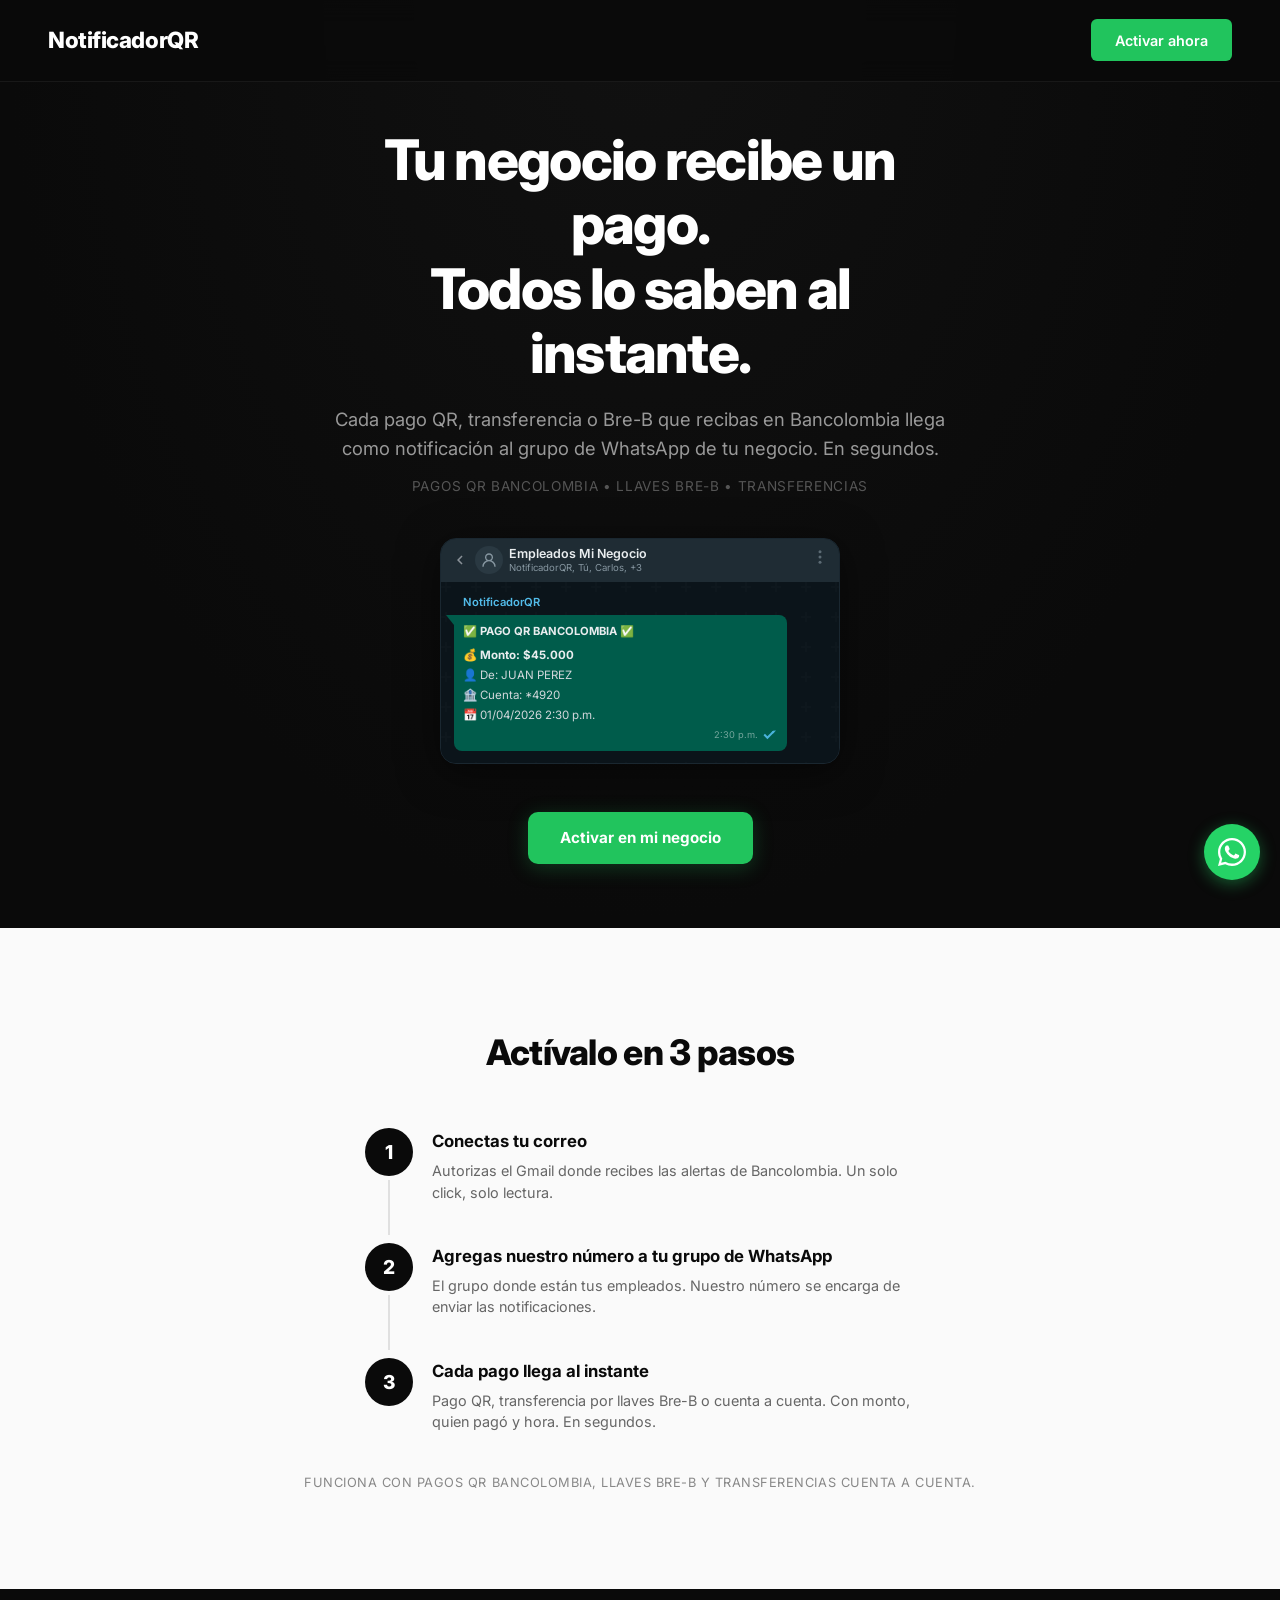
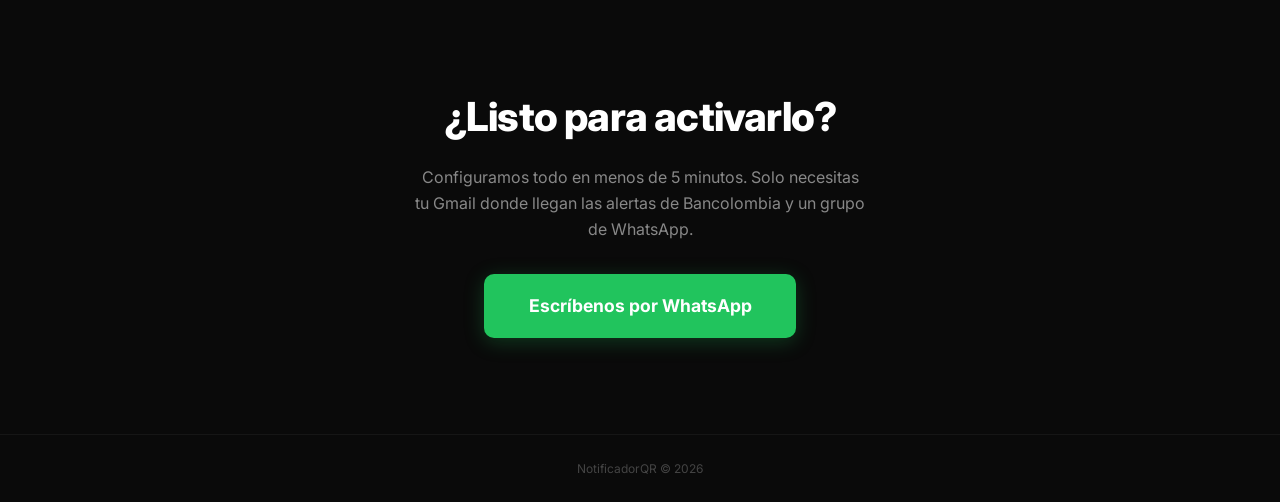
==== index.html @ 94c9db6e "Fix CTA text: Gmail instead of correo de Bancolombia" ====
<!DOCTYPE html>
<html lang="es">
<head>
    <meta charset="UTF-8">
    <meta name="viewport" content="width=device-width, initial-scale=1.0">
    <title>NotificadorQR — Recibe alertas de pagos QR Bancolombia en WhatsApp al instante</title>
    <meta name="description" content="Notificador de pagos QR Bancolombia por WhatsApp. Alertas instantáneas de pagos QR, Bre-B y transferencias para tu negocio. Sin hardware, sin apps.">
    <meta name="keywords" content="notificador QR, pagos QR Bancolombia, alertas WhatsApp, Bre-B, notificaciones pago, negocio Colombia, transferencias Bancolombia">
    <meta property="og:title" content="NotificadorQR — Alertas de pagos QR en WhatsApp">
    <meta property="og:description" content="Tus empleados saben al instante cuando llega un pago. Pagos QR, Bre-B y transferencias Bancolombia directo a WhatsApp.">
    <meta property="og:type" content="website">
    <link rel="preconnect" href="https://fonts.googleapis.com">
    <link rel="preconnect" href="https://fonts.gstatic.com" crossorigin>
    <link href="https://fonts.googleapis.com/css2?family=Inter:wght@400;600;800&display=swap" rel="stylesheet">
    <link rel="stylesheet" href="style.css">
</head>
<body>

    <!-- Nav -->
    <nav>
        <div class="nav-inner">
            <div class="logo">NotificadorQR</div>
            <a href="#contacto" class="nav-btn">Activar ahora</a>
        </div>
    </nav>

    <!-- Hero -->
    <section class="hero">
        <div class="hero-content">
            <h1>Tu negocio recibe un pago.<br>Todos lo saben al instante.</h1>
            <p class="hero-subtitle">Cada pago QR, transferencia o Bre-B que recibas en Bancolombia llega como notificación al grupo de WhatsApp de tu negocio. En segundos.</p>
            <p class="hero-compatible">Pagos QR Bancolombia &bull; Llaves Bre-B &bull; Transferencias</p>

            <!-- WhatsApp mockup -->
            <div class="mockup">
                <div class="mockup-header">
                    <div class="mockup-header-left">
                        <svg class="mockup-back" viewBox="0 0 24 24" width="18" height="18" fill="#d1d5db"><path d="M15.41 7.41L14 6l-6 6 6 6 1.41-1.41L10.83 12z"/></svg>
                        <div class="mockup-avatar">
                            <svg viewBox="0 0 24 24" width="16" height="16" fill="#8696a0"><path d="M15.71 12.71a6 6 0 10-7.42 0A10 10 0 002 22h2a8 8 0 0116 0h2a10 10 0 00-6.29-9.29zM12 12a4 4 0 110-8 4 4 0 010 8z"/></svg>
                        </div>
                        <div class="mockup-header-info">
                            <span class="mockup-name">Empleados Mi Negocio</span>
                            <span class="mockup-members">NotificadorQR, Tú, Carlos, +3</span>
                        </div>
                    </div>
                    <div class="mockup-header-right">
                        <svg viewBox="0 0 24 24" width="18" height="18" fill="#8696a0"><circle cx="12" cy="5" r="2"/><circle cx="12" cy="12" r="2"/><circle cx="12" cy="19" r="2"/></svg>
                    </div>
                </div>
                <div class="mockup-chat">
                    <div class="mockup-contact-name">NotificadorQR</div>
                    <div class="mockup-bubble">
                        <div class="mockup-bubble-tail"></div>
                        <div class="mockup-title">✅ PAGO QR BANCOLOMBIA ✅</div>
                        <div class="mockup-row">💰 <strong>Monto: $45.000</strong></div>
                        <div class="mockup-row">👤 De: JUAN PEREZ</div>
                        <div class="mockup-row">🏦 Cuenta: *4920</div>
                        <div class="mockup-row">📅 01/04/2026 2:30 p.m.</div>
                        <div class="mockup-meta">
                            <span class="mockup-time">2:30 p.m.</span>
                            <svg class="mockup-check" viewBox="0 0 16 11" width="16" height="11"><path d="M11.07.66L5.4 6.33 2.93 3.85 1.51 5.27l3.89 3.89 7.07-7.07L11.07.66z" fill="#53bdeb"/><path d="M7.07.66L5.4 2.33l1.41 1.42 3.18-3.18L7.07.66z" fill="#53bdeb" transform="translate(4,0)"/></svg>
                        </div>
                    </div>
                </div>
            </div>

            <a href="#contacto" class="btn-primary">Activar en mi negocio</a>
        </div>
    </section>

    <!-- Cómo funciona -->
    <section class="steps-section" id="como-funciona">
        <h2 class="fade-in">Actívalo en 3 pasos</h2>

        <div class="steps">
            <div class="step fade-in">
                <div class="step-number">1</div>
                <div class="step-content">
                    <h3>Conectas tu correo</h3>
                    <p>Autorizas el Gmail donde recibes las alertas de Bancolombia. Un solo click, solo lectura.</p>
                </div>
            </div>
            <div class="step fade-in">
                <div class="step-number">2</div>
                <div class="step-content">
                    <h3>Agregas nuestro número a tu grupo de WhatsApp</h3>
                    <p>El grupo donde están tus empleados. Nuestro número se encarga de enviar las notificaciones.</p>
                </div>
            </div>
            <div class="step fade-in">
                <div class="step-number">3</div>
                <div class="step-content">
                    <h3>Cada pago llega al instante</h3>
                    <p>Pago QR, transferencia por llaves Bre-B o cuenta a cuenta. Con monto, quien pagó y hora. En segundos.</p>
                </div>
            </div>
        </div>

        <p class="compatible-note fade-in">Funciona con pagos QR Bancolombia, llaves Bre-B y transferencias cuenta a cuenta.</p>
    </section>

    <!-- CTA final -->
    <section class="cta-section" id="contacto">
        <h2 class="fade-in">¿Listo para activarlo?</h2>
        <p class="fade-in">Configuramos todo en menos de 5 minutos. Solo necesitas tu Gmail donde llegan las alertas de Bancolombia y un grupo de WhatsApp.</p>
        <a href="https://wa.me/573000000000?text=Hola%2C%20quiero%20activar%20NotificadorQR%20en%20mi%20negocio" class="btn-primary btn-large fade-in" target="_blank">Escríbenos por WhatsApp</a>
    </section>

    <!-- Footer -->
    <footer>
        <p>NotificadorQR &copy; 2026</p>
    </footer>

    <!-- WhatsApp floating button -->
    <a href="https://wa.me/573000000000?text=Hola%2C%20quiero%20activar%20NotificadorQR%20en%20mi%20negocio" class="whatsapp-float" target="_blank" aria-label="Contactar por WhatsApp">
        <svg viewBox="0 0 32 32" width="28" height="28" fill="#fff"><path d="M16.004 0C7.165 0 .002 7.159.002 15.995c0 2.817.736 5.567 2.137 7.998L.014 32l8.207-2.108a15.94 15.94 0 007.783 1.986C24.843 31.878 32 24.719 32 15.883 32 7.159 24.843 0 16.004 0zm0 29.285a13.3 13.3 0 01-6.988-1.975l-.502-.296-4.867 1.25 1.296-4.727-.326-.518A13.22 13.22 0 012.6 15.995c0-7.387 6.017-13.4 13.404-13.4 7.387 0 13.404 6.013 13.404 13.4 0 7.387-6.017 13.29-13.404 13.29zm7.347-10.032c-.402-.2-2.38-1.174-2.75-1.308-.37-.134-.638-.2-.907.2-.268.402-1.04 1.308-1.276 1.576-.235.268-.47.302-.872.1-.402-.2-1.698-.625-3.233-1.993-1.195-1.065-2.002-2.38-2.237-2.782-.235-.402-.025-.62.177-.82.181-.18.402-.468.603-.703.2-.235.268-.402.402-.67.134-.268.067-.502-.034-.703-.1-.2-.907-2.184-1.242-2.99-.326-.785-.658-.678-.907-.69-.235-.012-.502-.015-.77-.015s-.703.1-1.072.502c-.37.402-1.41 1.376-1.41 3.358s1.444 3.895 1.645 4.163c.2.268 2.84 4.335 6.882 6.079.96.415 1.712.663 2.296.849.965.307 1.843.263 2.537.16.774-.116 2.38-.973 2.716-1.912.335-.94.335-1.745.235-1.912-.1-.168-.37-.268-.77-.47z"/></svg>
    </a>

    <script src="script.js"></script>
</body>
</html>
---- style.css ----
* {
    margin: 0;
    padding: 0;
    box-sizing: border-box;
}

body {
    font-family: 'Inter', -apple-system, BlinkMacSystemFont, sans-serif;
    color: #ffffff;
    line-height: 1.6;
    background: #0a0a0a;
    -webkit-font-smoothing: antialiased;
}

/* ========== NAV ========== */
nav {
    position: fixed;
    top: 0;
    left: 0;
    right: 0;
    padding: 0.6rem 1.5rem;
    z-index: 100;
    background: rgba(10, 10, 10, 0.85);
    backdrop-filter: blur(12px);
    -webkit-backdrop-filter: blur(12px);
    border-bottom: 1px solid rgba(255, 255, 255, 0.06);
}

.nav-inner {
    max-width: 1200px;
    margin: 0 auto;
    display: flex;
    justify-content: space-between;
    align-items: center;
}

.logo {
    font-size: 0.95rem;
    font-weight: 800;
    color: #ffffff;
    letter-spacing: -0.02em;
}

.nav-btn {
    background: hsl(142, 71%, 45%);
    color: #fff;
    padding: 0.35rem 1rem;
    border-radius: 6px;
    text-decoration: none;
    font-weight: 600;
    font-size: 0.75rem;
    transition: background 0.3s, transform 0.2s;
}

.nav-btn:hover {
    background: hsl(142, 71%, 38%);
    transform: translateY(-1px);
}

/* ========== HERO ========== */
.hero {
    min-height: 100vh;
    display: flex;
    align-items: center;
    justify-content: center;
    padding: 6rem 1.5rem 3rem;
    background: radial-gradient(ellipse at top, #111 0%, #0a0a0a 70%);
}

.hero-content {
    max-width: 540px;
    text-align: center;
}

.hero h1 {
    font-size: 2.2rem;
    font-weight: 800;
    line-height: 1.15;
    letter-spacing: -0.03em;
    margin-bottom: 1.2rem;
}

.hero-subtitle {
    font-size: 1rem;
    color: #999;
    margin-bottom: 0.8rem;
    line-height: 1.6;
}

.hero-compatible {
    font-size: 0.8rem;
    color: #555;
    margin-bottom: 2.5rem;
    letter-spacing: 0.05em;
    text-transform: uppercase;
}

/* ========== WHATSAPP MOCKUP ========== */
.mockup {
    background: #0b141a;
    border-radius: 16px;
    border: 1px solid #1a2730;
    overflow: hidden;
    margin-bottom: 2.5rem;
    text-align: left;
    box-shadow: 0 8px 40px rgba(0, 0, 0, 0.5);
    max-width: 360px;
    margin-left: auto;
    margin-right: auto;
}

.mockup-header {
    background: #1f2c34;
    padding: 0.45rem 0.6rem;
    display: flex;
    align-items: center;
    justify-content: space-between;
}

.mockup-header-left {
    display: flex;
    align-items: center;
    gap: 0.4rem;
}

.mockup-back {
    opacity: 0.6;
}

.mockup-header-right {
    opacity: 0.6;
}

.mockup-avatar {
    width: 28px;
    height: 28px;
    min-width: 28px;
    border-radius: 50%;
    background: #2a3942;
    display: flex;
    align-items: center;
    justify-content: center;
}

.mockup-header-info {
    display: flex;
    flex-direction: column;
    line-height: 1.2;
}

.mockup-name {
    font-size: 0.78rem;
    font-weight: 600;
    color: #e9edef;
}

.mockup-members {
    font-size: 0.6rem;
    color: #8696a0;
}

.mockup-chat {
    padding: 0.8rem 0.6rem;
    background: #0b141a;
    background-image: url("data:image/svg+xml,%3Csvg width='60' height='60' viewBox='0 0 60 60' xmlns='http://www.w3.org/2000/svg'%3E%3Cg fill='none' fill-rule='evenodd'%3E%3Cg fill='%23111b21' fill-opacity='0.4'%3E%3Cpath d='M36 34v-4h-2v4h-4v2h4v4h2v-4h4v-2h-4zm0-30V0h-2v4h-4v2h4v4h2V6h4V4h-4zM6 34v-4H4v4H0v2h4v4h2v-4h4v-2H6zM6 4V0H4v4H0v2h4v4h2V6h4V4H6z'/%3E%3C/g%3E%3C/g%3E%3C/svg%3E");
    min-height: 120px;
}

.mockup-contact-name {
    font-size: 0.7rem;
    font-weight: 600;
    color: #53bdeb;
    margin-left: 0.8rem;
    margin-bottom: 0.2rem;
}

.mockup-bubble {
    background: #005c4b;
    border-radius: 0 8px 8px 8px;
    padding: 0.5rem 0.6rem;
    max-width: 88%;
    position: relative;
    color: #e9edef;
    margin-left: 0.2rem;
}

.mockup-bubble-tail {
    position: absolute;
    top: 0;
    left: -8px;
    width: 0;
    height: 0;
    border-top: 0px solid transparent;
    border-bottom: 10px solid transparent;
    border-right: 8px solid #005c4b;
}

.mockup-title {
    font-size: 0.7rem;
    font-weight: 700;
    color: #e9edef;
    margin-bottom: 0.3rem;
}

.mockup-row {
    font-size: 0.72rem;
    margin-bottom: 0.1rem;
    color: #d1d7db;
}

.mockup-row strong {
    color: #e9edef;
}

.mockup-meta {
    display: flex;
    align-items: center;
    justify-content: flex-end;
    gap: 0.25rem;
    margin-top: 0.2rem;
}

.mockup-time {
    font-size: 0.58rem;
    color: rgba(255, 255, 255, 0.45);
}

.mockup-check {
    opacity: 0.9;
}

/* ========== BUTTONS ========== */
.btn-primary {
    display: inline-block;
    background: hsl(142, 71%, 45%);
    color: #fff;
    padding: 0.85rem 2rem;
    border-radius: 10px;
    text-decoration: none;
    font-weight: 700;
    font-size: 0.95rem;
    transition: background 0.3s, transform 0.2s, box-shadow 0.3s;
    box-shadow: 0 4px 20px hsla(142, 71%, 45%, 0.25);
}

.btn-primary:hover {
    background: hsl(142, 71%, 38%);
    transform: translateY(-2px);
    box-shadow: 0 6px 28px hsla(142, 71%, 45%, 0.35);
}

.btn-large {
    padding: 1.1rem 2.8rem;
    font-size: 1.1rem;
}

/* ========== STEPS SECTION ========== */
.steps-section {
    background: #fafafa;
    color: #1a1a1a;
    padding: 5rem 1.5rem;
    text-align: center;
}

.steps-section h2 {
    font-size: 1.8rem;
    font-weight: 800;
    letter-spacing: -0.02em;
    margin-bottom: 3rem;
    color: #0a0a0a;
}

.steps {
    max-width: 500px;
    margin: 0 auto;
    text-align: left;
}

.step {
    display: flex;
    gap: 1.2rem;
    margin-bottom: 2.5rem;
    position: relative;
}

.step:not(:last-child)::after {
    content: '';
    position: absolute;
    left: 23px;
    top: 52px;
    width: 2px;
    height: calc(100% - 20px);
    background: #e0e0e0;
}

.step-number {
    width: 48px;
    height: 48px;
    min-width: 48px;
    border-radius: 50%;
    background: #0a0a0a;
    color: #fff;
    display: flex;
    align-items: center;
    justify-content: center;
    font-size: 1.2rem;
    font-weight: 800;
    position: relative;
    z-index: 1;
}

.step-content h3 {
    font-size: 1.05rem;
    font-weight: 700;
    margin-bottom: 0.3rem;
    color: #0a0a0a;
}

.step-content p {
    font-size: 0.9rem;
    color: #666;
    line-height: 1.5;
}

.compatible-note {
    margin-top: 1rem;
    font-size: 0.8rem;
    color: #888;
    text-transform: uppercase;
    letter-spacing: 0.04em;
}

/* ========== CTA SECTION ========== */
.cta-section {
    background: #0a0a0a;
    color: #fff;
    padding: 5rem 1.5rem;
    text-align: center;
}

.cta-section h2 {
    font-size: 2rem;
    font-weight: 800;
    letter-spacing: -0.02em;
    margin-bottom: 1rem;
}

.cta-section p {
    color: #888;
    font-size: 1rem;
    max-width: 450px;
    margin: 0 auto 2rem;
}

/* ========== FOOTER ========== */
footer {
    background: #0a0a0a;
    text-align: center;
    padding: 1.5rem;
    border-top: 1px solid #161616;
}

footer p {
    color: #444;
    font-size: 0.75rem;
}

/* ========== WHATSAPP FLOAT ========== */
.whatsapp-float {
    position: fixed;
    bottom: 20px;
    right: 20px;
    width: 56px;
    height: 56px;
    background: #25d366;
    border-radius: 50%;
    display: flex;
    align-items: center;
    justify-content: center;
    box-shadow: 0 4px 16px rgba(37, 211, 102, 0.4);
    transition: transform 0.3s, box-shadow 0.3s;
    z-index: 1000;
}

.whatsapp-float:hover {
    transform: scale(1.1);
    box-shadow: 0 6px 24px rgba(37, 211, 102, 0.5);
}

/* ========== ANIMATIONS ========== */
.fade-in {
    opacity: 0;
    transform: translateY(20px);
    transition: opacity 0.6s ease, transform 0.6s ease;
}

.fade-in.visible {
    opacity: 1;
    transform: translateY(0);
}

/* ========== RESPONSIVE (DESKTOP) ========== */
@media (min-width: 768px) {
    nav {
        padding: 1.2rem 3rem;
    }

    .logo {
        font-size: 1.4rem;
    }

    .nav-btn {
        font-size: 0.9rem;
        padding: 0.6rem 1.5rem;
    }

    .hero {
        padding: 8rem 2rem 4rem;
    }

    .hero-content {
        max-width: 620px;
    }

    .hero h1 {
        font-size: 3.5rem;
    }

    .hero-subtitle {
        font-size: 1.15rem;
    }

    .hero-compatible {
        font-size: 0.85rem;
    }

    .mockup {
        max-width: 400px;
        margin-left: auto;
        margin-right: auto;
        margin-bottom: 3rem;
    }

    .steps-section {
        padding: 6rem 2rem;
    }

    .steps-section h2 {
        font-size: 2.2rem;
    }

    .steps {
        max-width: 550px;
    }

    .cta-section {
        padding: 6rem 2rem;
    }

    .cta-section h2 {
        font-size: 2.5rem;
    }
}
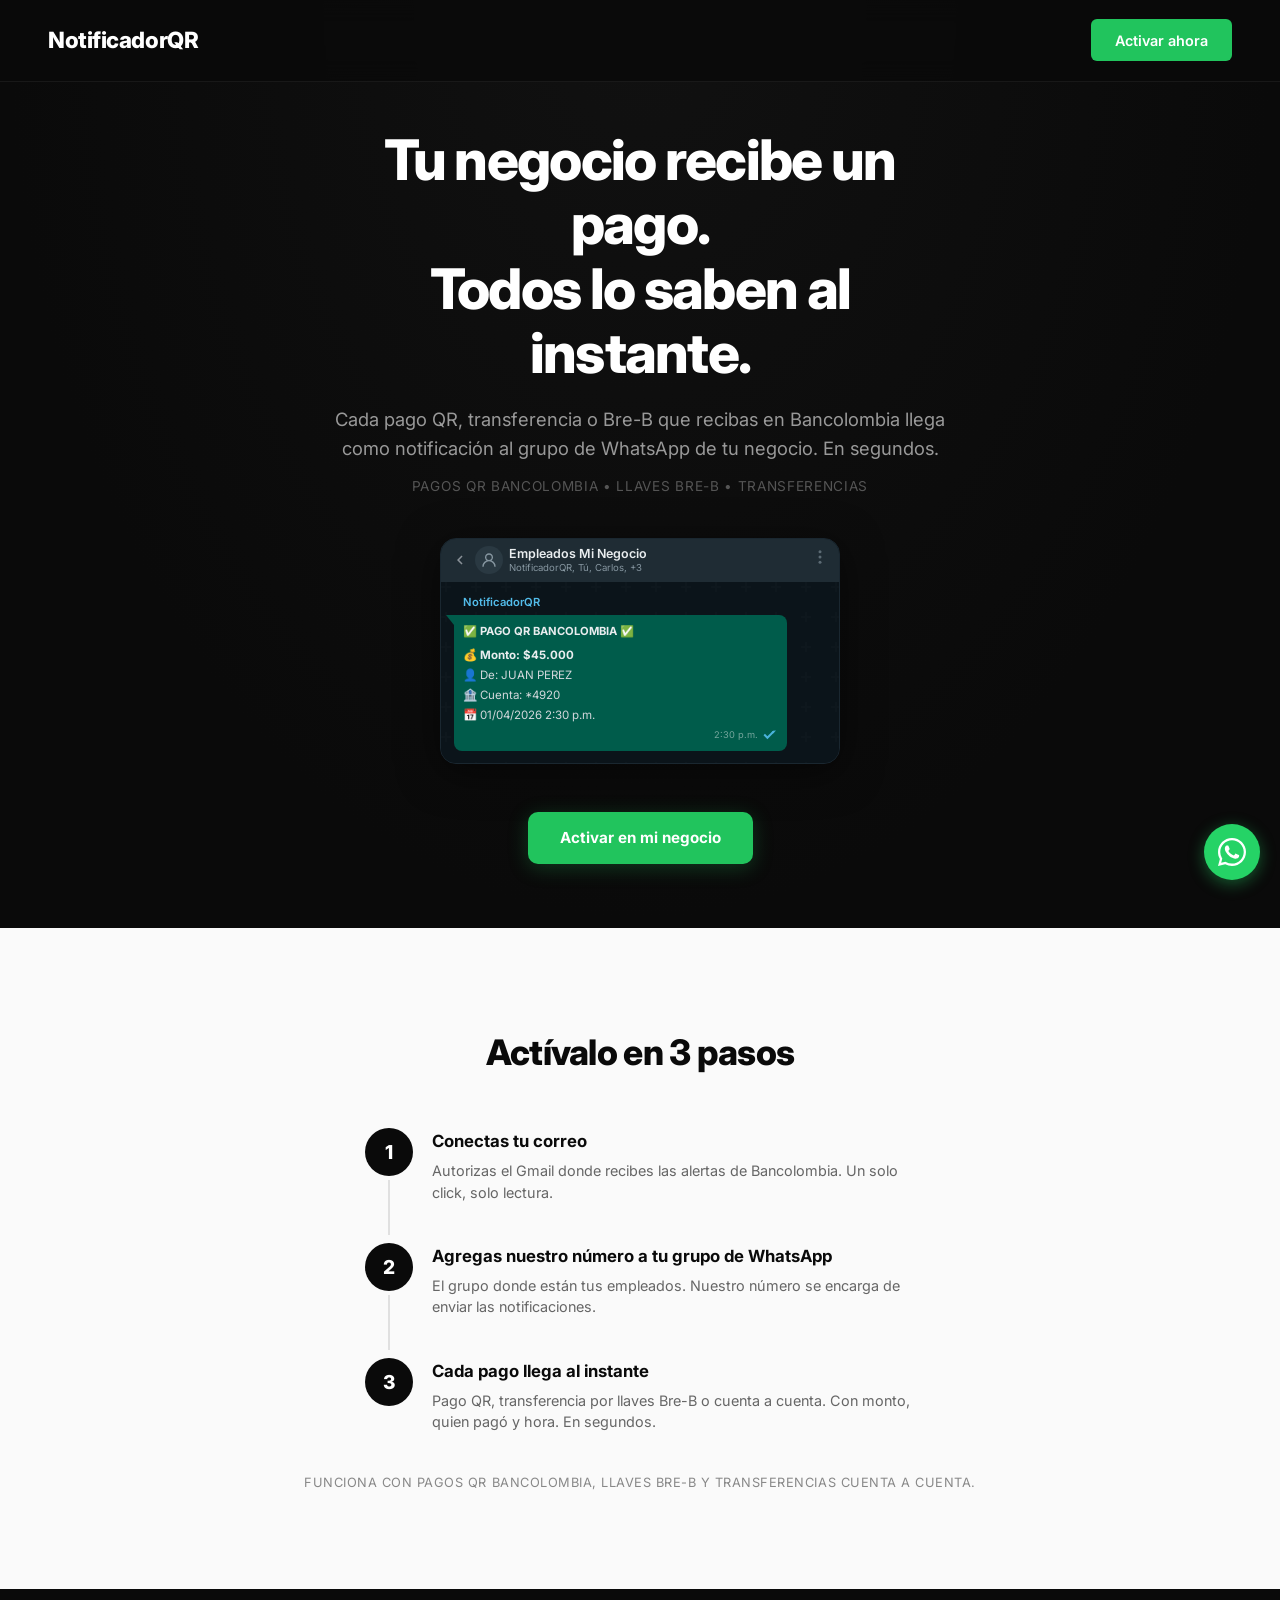
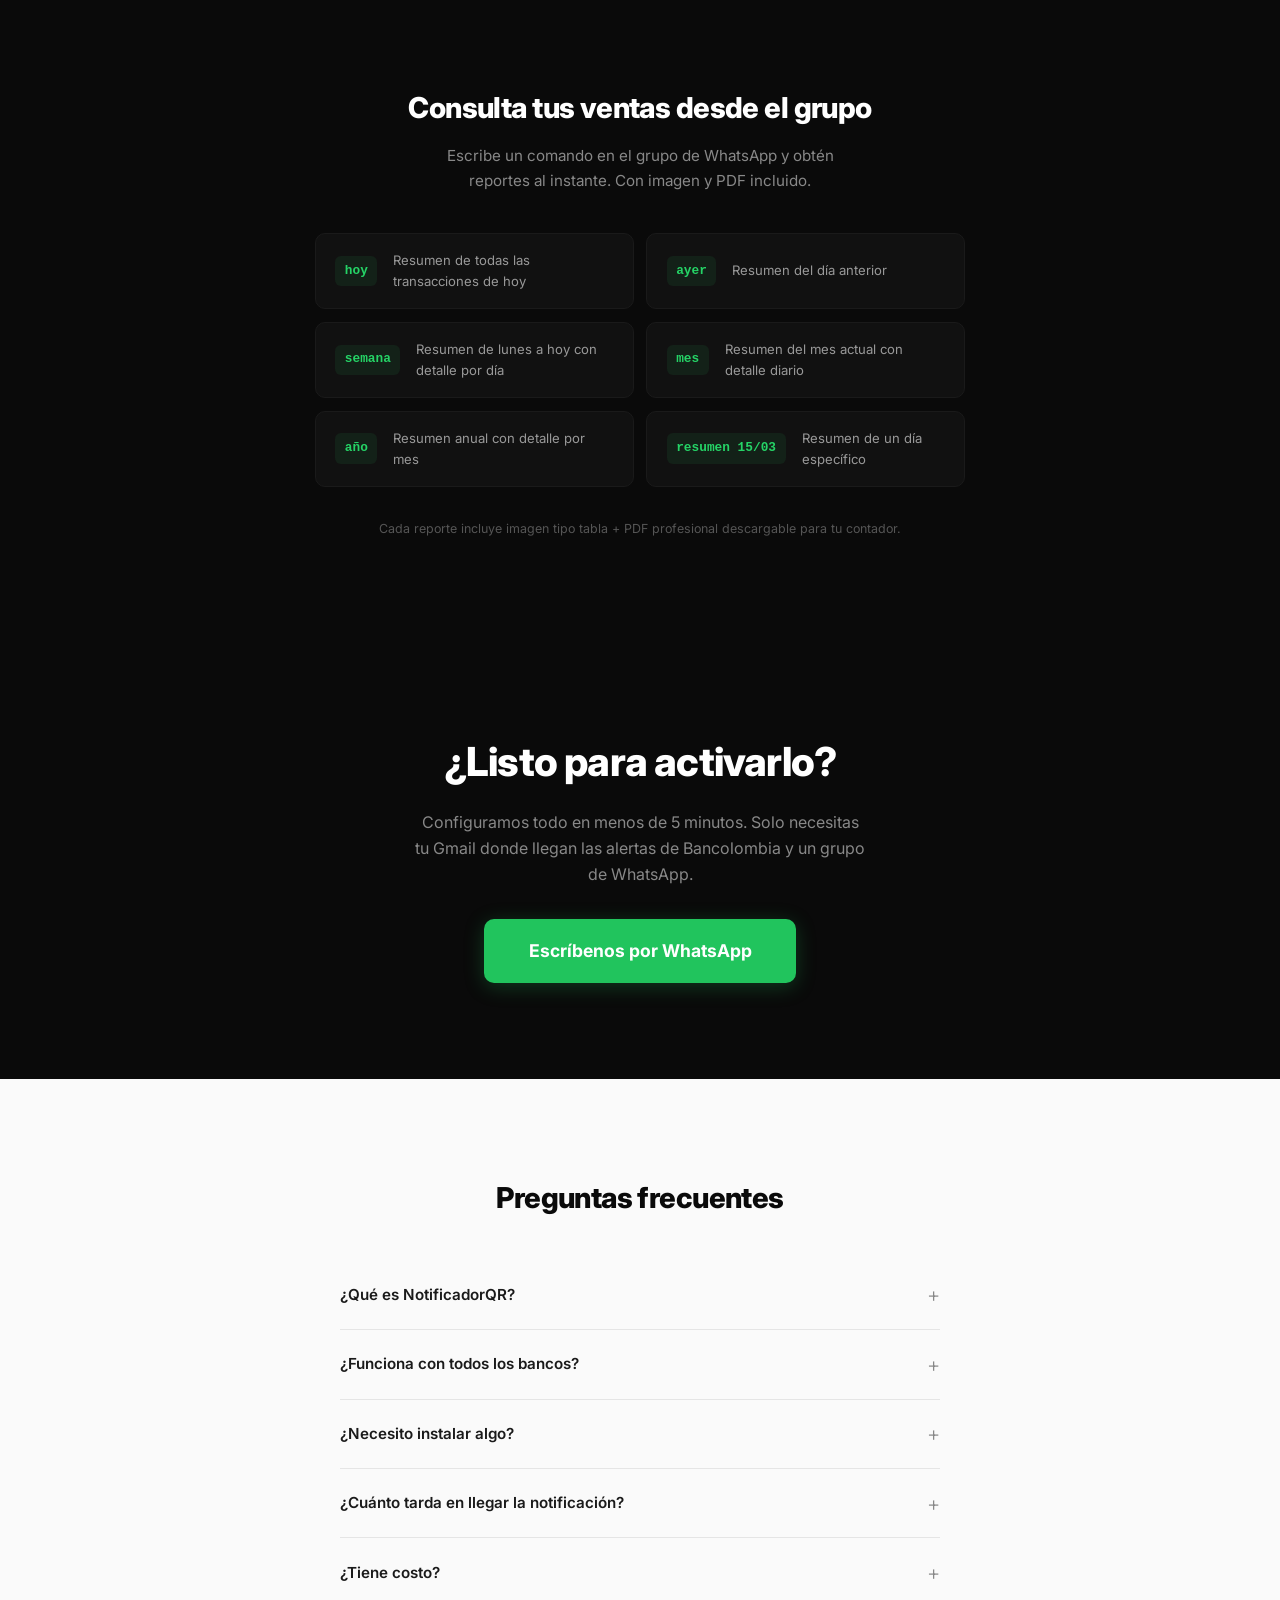
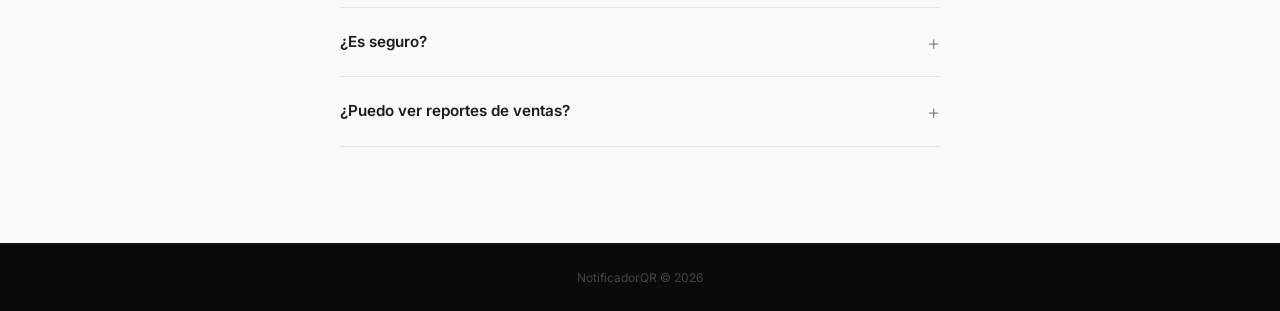
==== commit 4d58d8b8: "Add commands section, FAQ with schema markup, fix pricing to free" ====
--- a/index.html
+++ b/index.html
@@ -100,6 +100,41 @@
         <p class="compatible-note fade-in">Funciona con pagos QR Bancolombia, llaves Bre-B y transferencias cuenta a cuenta.</p>
     </section>
 
+    <!-- Comandos / Features -->
+    <section class="commands-section" id="funciones">
+        <h2 class="fade-in">Consulta tus ventas desde el grupo</h2>
+        <p class="commands-intro fade-in">Escribe un comando en el grupo de WhatsApp y obtén reportes al instante. Con imagen y PDF incluido.</p>
+
+        <div class="commands-grid">
+            <div class="command-card fade-in">
+                <span class="command-name">hoy</span>
+                <p>Resumen de todas las transacciones de hoy</p>
+            </div>
+            <div class="command-card fade-in">
+                <span class="command-name">ayer</span>
+                <p>Resumen del día anterior</p>
+            </div>
+            <div class="command-card fade-in">
+                <span class="command-name">semana</span>
+                <p>Resumen de lunes a hoy con detalle por día</p>
+            </div>
+            <div class="command-card fade-in">
+                <span class="command-name">mes</span>
+                <p>Resumen del mes actual con detalle diario</p>
+            </div>
+            <div class="command-card fade-in">
+                <span class="command-name">año</span>
+                <p>Resumen anual con detalle por mes</p>
+            </div>
+            <div class="command-card fade-in">
+                <span class="command-name">resumen 15/03</span>
+                <p>Resumen de un día específico</p>
+            </div>
+        </div>
+
+        <p class="commands-note fade-in">Cada reporte incluye imagen tipo tabla + PDF profesional descargable para tu contador.</p>
+    </section>
+
     <!-- CTA final -->
     <section class="cta-section" id="contacto">
         <h2 class="fade-in">¿Listo para activarlo?</h2>
@@ -107,6 +142,100 @@
         <a href="https://wa.me/573000000000?text=Hola%2C%20quiero%20activar%20NotificadorQR%20en%20mi%20negocio" class="btn-primary btn-large fade-in" target="_blank">Escríbenos por WhatsApp</a>
     </section>
 
+    <!-- FAQ -->
+    <section class="faq-section" id="faq">
+        <h2 class="fade-in">Preguntas frecuentes</h2>
+
+        <div class="faq-list">
+            <details class="faq-item fade-in">
+                <summary>¿Qué es NotificadorQR?</summary>
+                <p>Es un servicio que envía una notificación al grupo de WhatsApp de tu negocio cada vez que recibes un pago QR, transferencia por llaves Bre-B o transferencia bancaria en tu cuenta Bancolombia. Tus empleados saben al instante que el pago llegó.</p>
+            </details>
+            <details class="faq-item fade-in">
+                <summary>¿Funciona con todos los bancos?</summary>
+                <p>Por ahora funciona con Bancolombia: pagos QR, transferencias por llaves Bre-B y transferencias cuenta a cuenta. Estamos trabajando para agregar más bancos próximamente.</p>
+            </details>
+            <details class="faq-item fade-in">
+                <summary>¿Necesito instalar algo?</summary>
+                <p>No. Solo necesitas WhatsApp (que ya tienes) y autorizar tu correo de Gmail donde llegan las alertas de Bancolombia. No hay apps que instalar ni dispositivos que comprar.</p>
+            </details>
+            <details class="faq-item fade-in">
+                <summary>¿Cuánto tarda en llegar la notificación?</summary>
+                <p>Menos de 10 segundos desde que el cliente paga. La notificación llega al grupo de WhatsApp prácticamente al instante.</p>
+            </details>
+            <details class="faq-item fade-in">
+                <summary>¿Tiene costo?</summary>
+                <p>Por ahora es totalmente gratis. Escríbenos por WhatsApp y lo activamos en minutos.</p>
+            </details>
+            <details class="faq-item fade-in">
+                <summary>¿Es seguro?</summary>
+                <p>Sí. Solo leemos las notificaciones de pago de Bancolombia en tu correo. No tenemos acceso a tus cuentas bancarias, contraseñas ni información financiera.</p>
+            </details>
+            <details class="faq-item fade-in">
+                <summary>¿Puedo ver reportes de ventas?</summary>
+                <p>Sí. Desde el mismo grupo de WhatsApp puedes escribir comandos como "hoy", "semana" o "mes" y recibes un resumen con imagen y PDF profesional con todas las transacciones.</p>
+            </details>
+        </div>
+    </section>
+
+    <!-- Schema markup FAQ for SEO -->
+    <script type="application/ld+json">
+    {
+        "@context": "https://schema.org",
+        "@type": "FAQPage",
+        "mainEntity": [
+            {
+                "@type": "Question",
+                "name": "¿Qué es NotificadorQR?",
+                "acceptedAnswer": {
+                    "@type": "Answer",
+                    "text": "Es un servicio que envía una notificación al grupo de WhatsApp de tu negocio cada vez que recibes un pago QR, transferencia por llaves Bre-B o transferencia bancaria en tu cuenta Bancolombia."
+                }
+            },
+            {
+                "@type": "Question",
+                "name": "¿Funciona con todos los bancos?",
+                "acceptedAnswer": {
+                    "@type": "Answer",
+                    "text": "Por ahora funciona con Bancolombia: pagos QR, transferencias por llaves Bre-B y transferencias cuenta a cuenta."
+                }
+            },
+            {
+                "@type": "Question",
+                "name": "¿Necesito instalar algo?",
+                "acceptedAnswer": {
+                    "@type": "Answer",
+                    "text": "No. Solo necesitas WhatsApp y autorizar tu correo de Gmail donde llegan las alertas de Bancolombia. No hay apps que instalar ni dispositivos que comprar."
+                }
+            },
+            {
+                "@type": "Question",
+                "name": "¿Cuánto tarda en llegar la notificación?",
+                "acceptedAnswer": {
+                    "@type": "Answer",
+                    "text": "Menos de 10 segundos desde que el cliente paga."
+                }
+            },
+            {
+                "@type": "Question",
+                "name": "¿Es seguro?",
+                "acceptedAnswer": {
+                    "@type": "Answer",
+                    "text": "Sí. Solo leemos las notificaciones de pago de Bancolombia en tu correo. No tenemos acceso a tus cuentas bancarias, contraseñas ni información financiera."
+                }
+            },
+            {
+                "@type": "Question",
+                "name": "¿Puedo ver reportes de ventas?",
+                "acceptedAnswer": {
+                    "@type": "Answer",
+                    "text": "Sí. Desde el mismo grupo de WhatsApp puedes escribir comandos como hoy, semana o mes y recibes un resumen con imagen y PDF profesional."
+                }
+            }
+        ]
+    }
+    </script>
+
     <!-- Footer -->
     <footer>
         <p>NotificadorQR &copy; 2026</p>
--- a/style.css
+++ b/style.css
@@ -330,6 +330,137 @@
     letter-spacing: 0.04em;
 }
 
+/* ========== COMMANDS SECTION ========== */
+.commands-section {
+    background: #0a0a0a;
+    color: #fff;
+    padding: 5rem 1.5rem;
+    text-align: center;
+}
+
+.commands-section h2 {
+    font-size: 1.8rem;
+    font-weight: 800;
+    letter-spacing: -0.02em;
+    margin-bottom: 0.8rem;
+}
+
+.commands-intro {
+    color: #888;
+    font-size: 0.95rem;
+    max-width: 450px;
+    margin: 0 auto 2.5rem;
+}
+
+.commands-grid {
+    display: grid;
+    grid-template-columns: 1fr;
+    gap: 0.8rem;
+    max-width: 500px;
+    margin: 0 auto;
+}
+
+.command-card {
+    background: #111;
+    border: 1px solid #1a1a1a;
+    border-radius: 10px;
+    padding: 1rem 1.2rem;
+    text-align: left;
+    display: flex;
+    align-items: center;
+    gap: 1rem;
+    transition: border-color 0.3s;
+}
+
+.command-card:hover {
+    border-color: #333;
+}
+
+.command-name {
+    font-family: 'Courier New', monospace;
+    font-size: 0.8rem;
+    font-weight: 700;
+    color: #25d366;
+    background: rgba(37, 211, 102, 0.08);
+    padding: 0.3rem 0.6rem;
+    border-radius: 6px;
+    white-space: nowrap;
+    min-width: fit-content;
+}
+
+.command-card p {
+    color: #999;
+    font-size: 0.82rem;
+    margin: 0;
+}
+
+.commands-note {
+    color: #555;
+    font-size: 0.78rem;
+    margin-top: 2rem;
+}
+
+/* ========== FAQ SECTION ========== */
+.faq-section {
+    background: #fafafa;
+    color: #1a1a1a;
+    padding: 5rem 1.5rem;
+    text-align: center;
+}
+
+.faq-section h2 {
+    font-size: 1.8rem;
+    font-weight: 800;
+    letter-spacing: -0.02em;
+    margin-bottom: 2.5rem;
+    color: #0a0a0a;
+}
+
+.faq-list {
+    max-width: 600px;
+    margin: 0 auto;
+    text-align: left;
+}
+
+.faq-item {
+    border-bottom: 1px solid #e5e5e5;
+}
+
+.faq-item summary {
+    padding: 1.1rem 0;
+    font-size: 0.95rem;
+    font-weight: 600;
+    color: #1a1a1a;
+    cursor: pointer;
+    list-style: none;
+    display: flex;
+    justify-content: space-between;
+    align-items: center;
+}
+
+.faq-item summary::after {
+    content: '+';
+    font-size: 1.3rem;
+    font-weight: 300;
+    color: #888;
+    transition: transform 0.3s;
+}
+
+.faq-item[open] summary::after {
+    content: '−';
+}
+
+.faq-item summary::-webkit-details-marker {
+    display: none;
+}
+
+.faq-item p {
+    padding: 0 0 1.1rem;
+    font-size: 0.88rem;
+    color: #666;
+    line-height: 1.6;
+}
+
 /* ========== CTA SECTION ========== */
 .cta-section {
     background: #0a0a0a;
@@ -453,6 +584,19 @@
         max-width: 550px;
     }
 
+    .commands-section {
+        padding: 6rem 2rem;
+    }
+
+    .commands-grid {
+        grid-template-columns: 1fr 1fr;
+        max-width: 650px;
+    }
+
+    .faq-section {
+        padding: 6rem 2rem;
+    }
+
     .cta-section {
         padding: 6rem 2rem;
     }
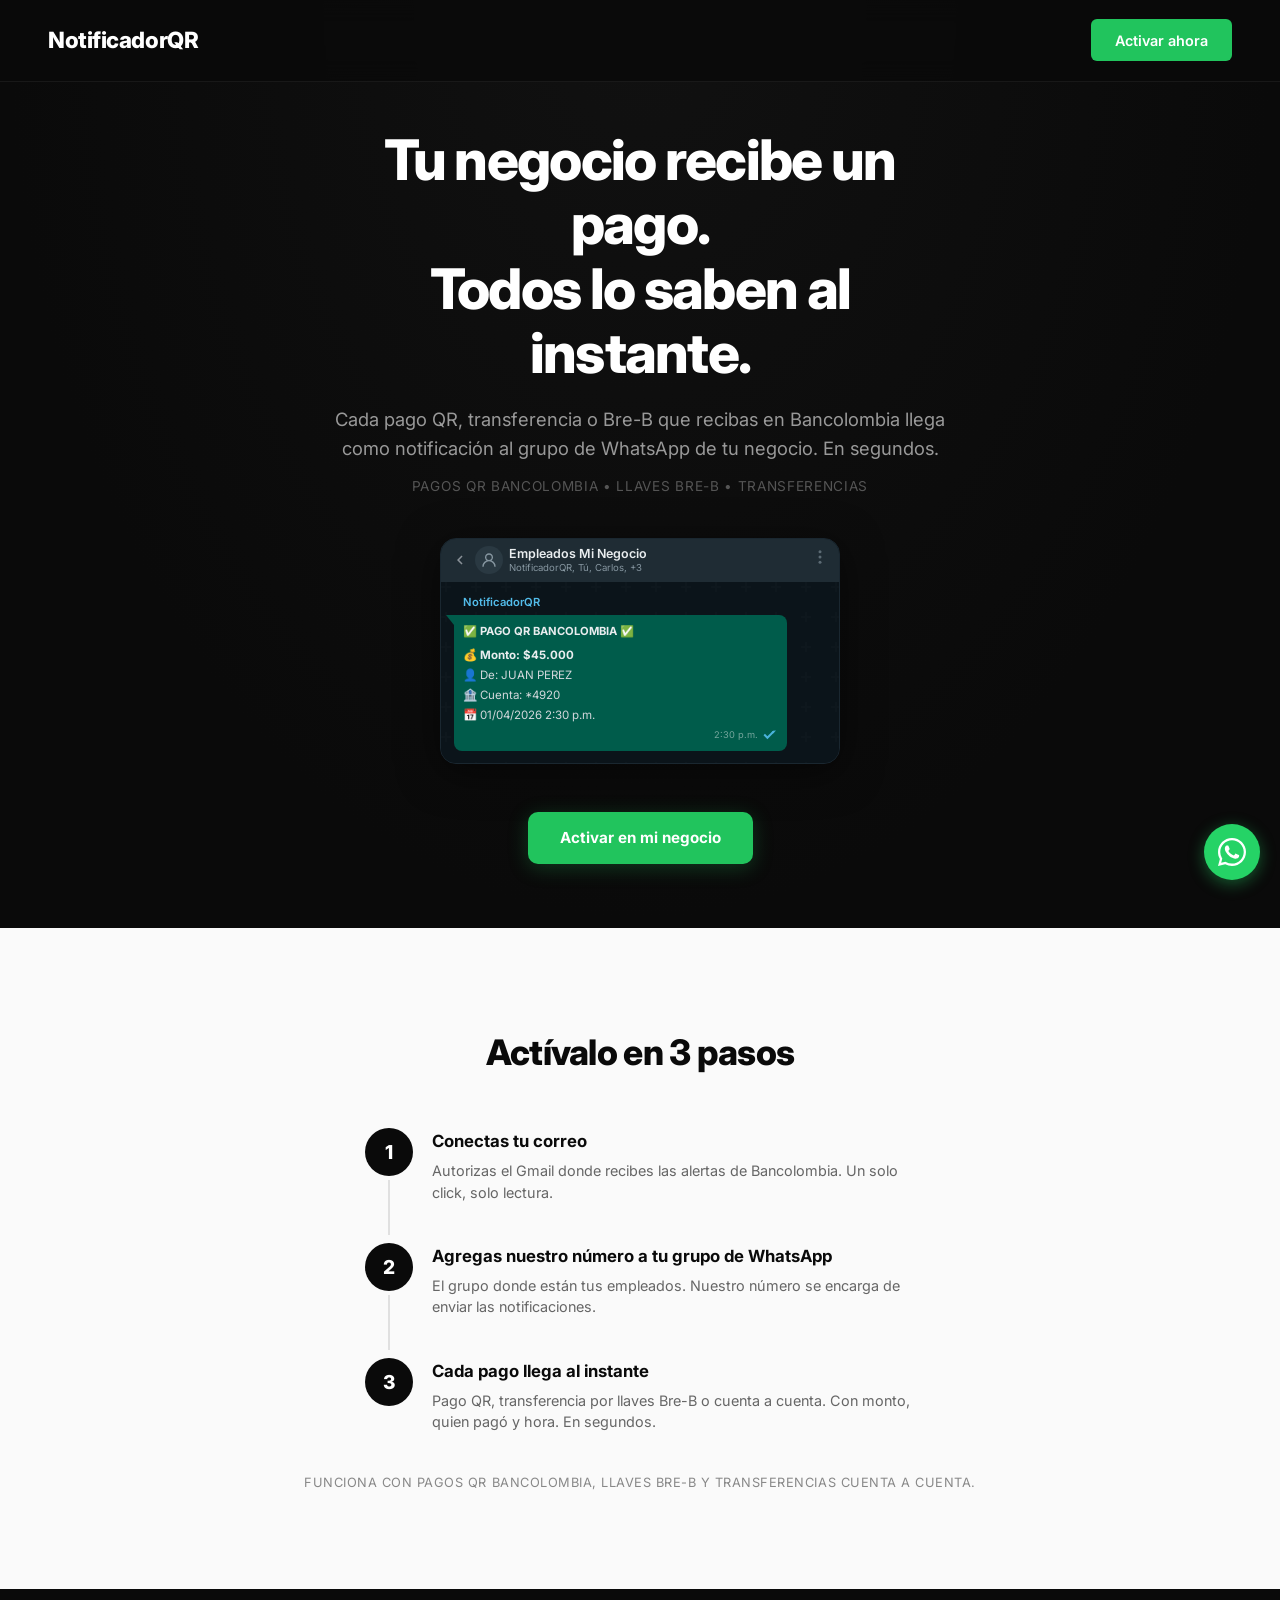
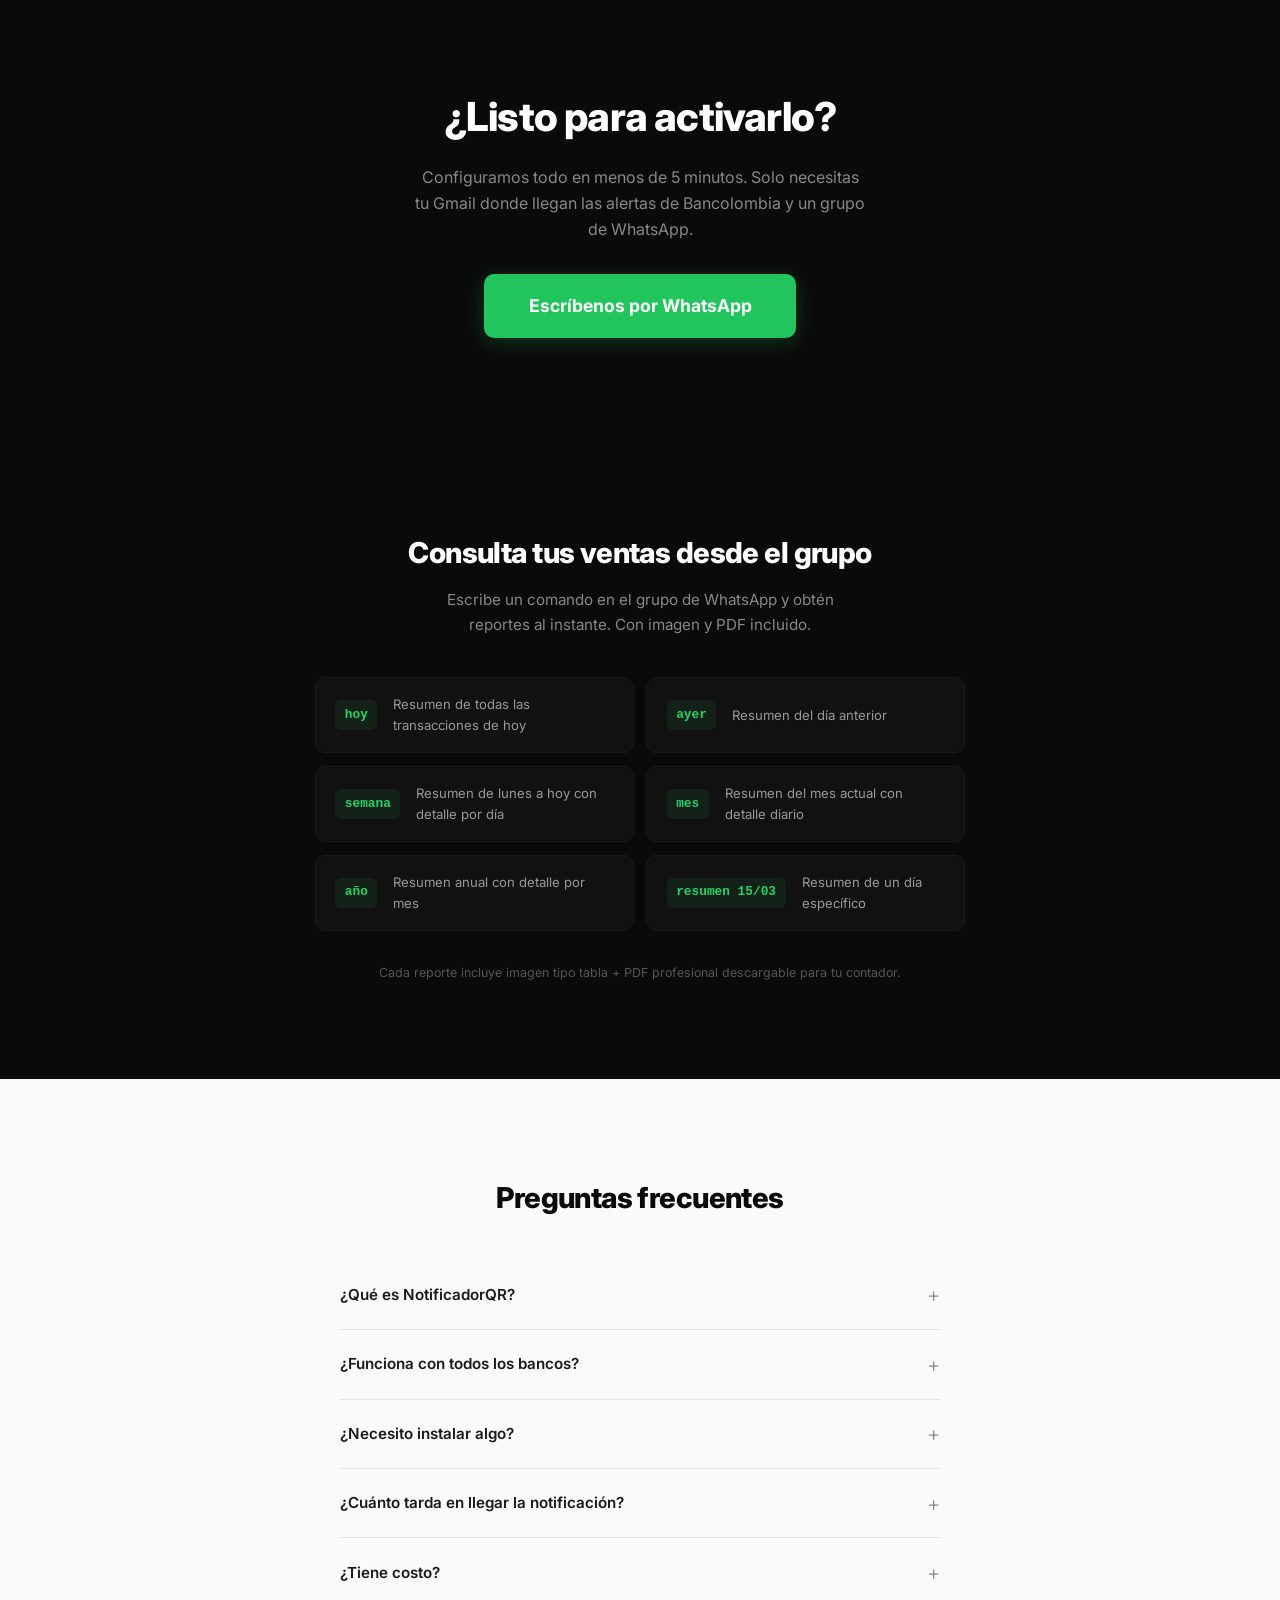
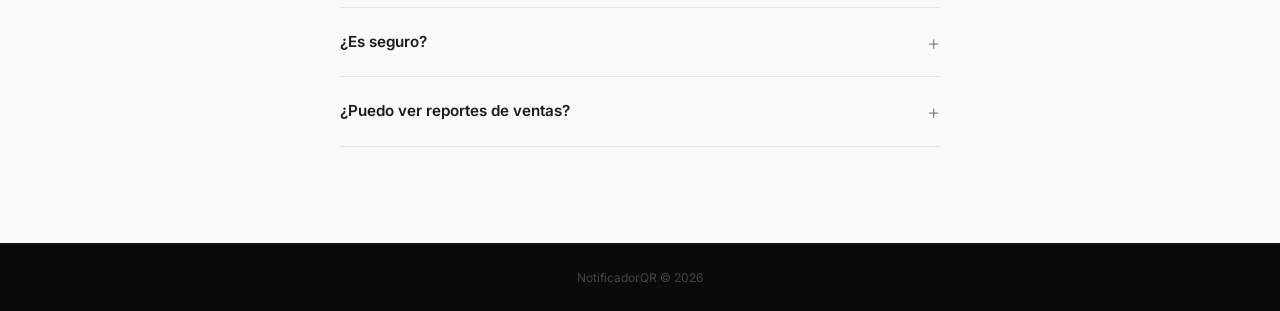
==== commit c0563783: "Move CTA before commands section" ====
--- a/index.html
+++ b/index.html
@@ -100,6 +100,13 @@
         <p class="compatible-note fade-in">Funciona con pagos QR Bancolombia, llaves Bre-B y transferencias cuenta a cuenta.</p>
     </section>
 
+    <!-- CTA -->
+    <section class="cta-section" id="contacto">
+        <h2 class="fade-in">¿Listo para activarlo?</h2>
+        <p class="fade-in">Configuramos todo en menos de 5 minutos. Solo necesitas tu Gmail donde llegan las alertas de Bancolombia y un grupo de WhatsApp.</p>
+        <a href="https://wa.me/573000000000?text=Hola%2C%20quiero%20activar%20NotificadorQR%20en%20mi%20negocio" class="btn-primary btn-large fade-in" target="_blank">Escríbenos por WhatsApp</a>
+    </section>
+
     <!-- Comandos / Features -->
     <section class="commands-section" id="funciones">
         <h2 class="fade-in">Consulta tus ventas desde el grupo</h2>
@@ -133,13 +140,6 @@
         </div>
 
         <p class="commands-note fade-in">Cada reporte incluye imagen tipo tabla + PDF profesional descargable para tu contador.</p>
-    </section>
-
-    <!-- CTA final -->
-    <section class="cta-section" id="contacto">
-        <h2 class="fade-in">¿Listo para activarlo?</h2>
-        <p class="fade-in">Configuramos todo en menos de 5 minutos. Solo necesitas tu Gmail donde llegan las alertas de Bancolombia y un grupo de WhatsApp.</p>
-        <a href="https://wa.me/573000000000?text=Hola%2C%20quiero%20activar%20NotificadorQR%20en%20mi%20negocio" class="btn-primary btn-large fade-in" target="_blank">Escríbenos por WhatsApp</a>
     </section>
 
     <!-- FAQ -->
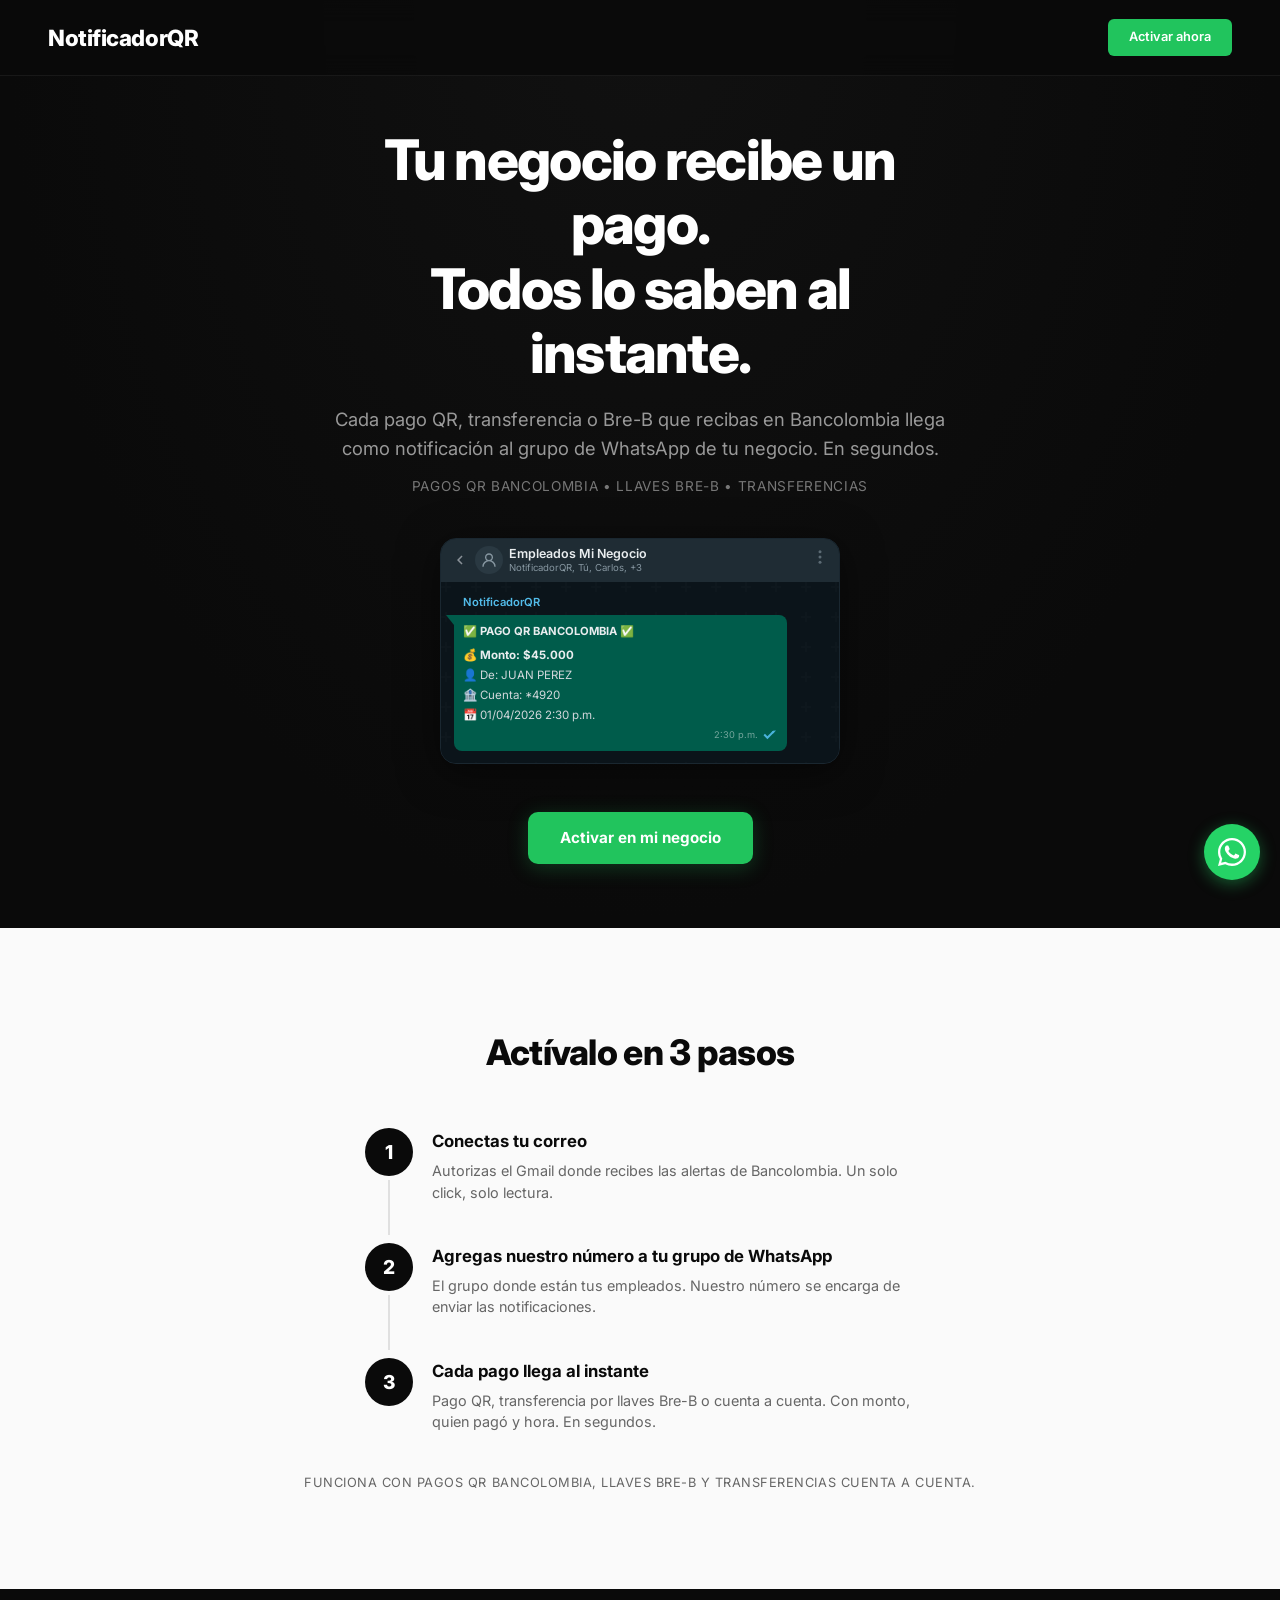
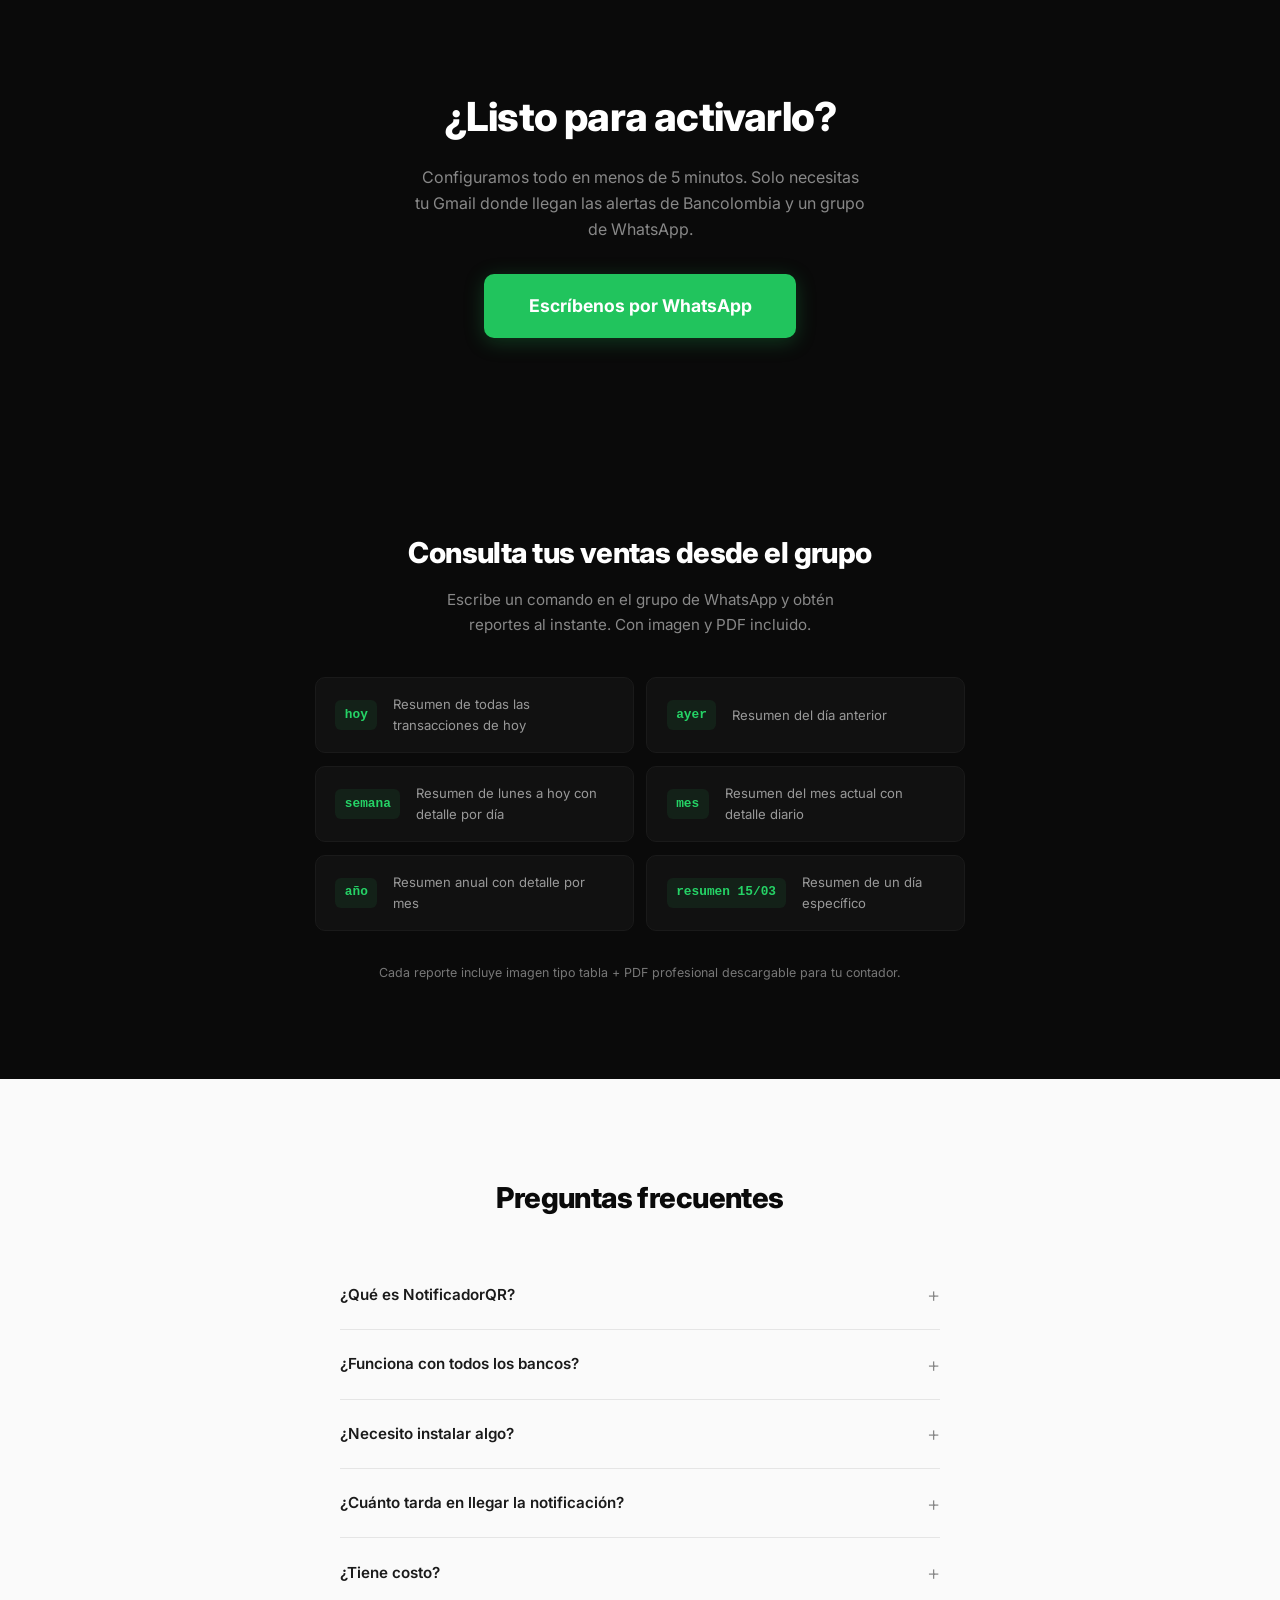
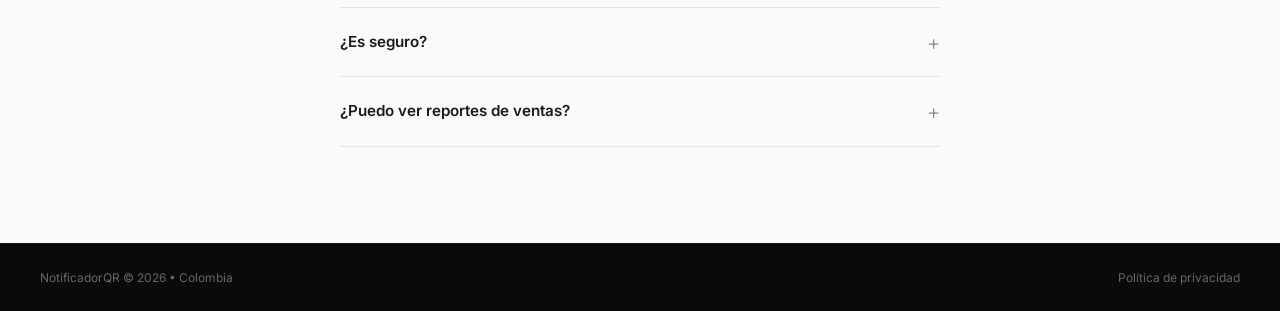
==== commit 447a185e: "Complete SEO overhaul: meta tags, schema markup, favicon, sitemap, privacy policy, accessibility fix" ====
--- a/index.html
+++ b/index.html
@@ -5,247 +5,259 @@
     <meta name="viewport" content="width=device-width, initial-scale=1.0">
     <title>NotificadorQR — Recibe alertas de pagos QR Bancolombia en WhatsApp al instante</title>
     <meta name="description" content="Notificador de pagos QR Bancolombia por WhatsApp. Alertas instantáneas de pagos QR, Bre-B y transferencias para tu negocio. Sin hardware, sin apps.">
-    <meta name="keywords" content="notificador QR, pagos QR Bancolombia, alertas WhatsApp, Bre-B, notificaciones pago, negocio Colombia, transferencias Bancolombia">
+    <link rel="canonical" href="https://notificadorqr.com/">
+    <meta name="theme-color" content="#0a0a0a">
+    <meta name="geo.region" content="CO">
+    <link rel="alternate" hreflang="es-CO" href="https://notificadorqr.com/">
+    <link rel="alternate" hreflang="x-default" href="https://notificadorqr.com/">
+
+    <!-- Open Graph -->
     <meta property="og:title" content="NotificadorQR — Alertas de pagos QR en WhatsApp">
     <meta property="og:description" content="Tus empleados saben al instante cuando llega un pago. Pagos QR, Bre-B y transferencias Bancolombia directo a WhatsApp.">
     <meta property="og:type" content="website">
+    <meta property="og:url" content="https://notificadorqr.com/">
+    <meta property="og:image" content="https://notificadorqr.com/og-image.png">
+    <meta property="og:locale" content="es_CO">
+
+    <!-- Twitter Card -->
+    <meta name="twitter:card" content="summary_large_image">
+    <meta name="twitter:title" content="NotificadorQR — Alertas de pagos QR en WhatsApp">
+    <meta name="twitter:description" content="Notificador de pagos QR Bancolombia por WhatsApp para negocios. Alertas instantáneas sin hardware.">
+    <meta name="twitter:image" content="https://notificadorqr.com/og-image.png">
+
+    <!-- Favicon -->
+    <link rel="icon" type="image/svg+xml" href="/favicon.svg">
+    <link rel="apple-touch-icon" href="/apple-touch-icon.png">
+
+    <!-- Fonts -->
     <link rel="preconnect" href="https://fonts.googleapis.com">
     <link rel="preconnect" href="https://fonts.gstatic.com" crossorigin>
     <link href="https://fonts.googleapis.com/css2?family=Inter:wght@400;600;800&display=swap" rel="stylesheet">
     <link rel="stylesheet" href="style.css">
+
+    <!-- Noscript fallback -->
+    <noscript><style>.fade-in { opacity: 1 !important; transform: none !important; }</style></noscript>
 </head>
 <body>
 
-    <!-- Nav -->
-    <nav>
-        <div class="nav-inner">
-            <div class="logo">NotificadorQR</div>
-            <a href="#contacto" class="nav-btn">Activar ahora</a>
-        </div>
-    </nav>
-
-    <!-- Hero -->
-    <section class="hero">
-        <div class="hero-content">
-            <h1>Tu negocio recibe un pago.<br>Todos lo saben al instante.</h1>
-            <p class="hero-subtitle">Cada pago QR, transferencia o Bre-B que recibas en Bancolombia llega como notificación al grupo de WhatsApp de tu negocio. En segundos.</p>
-            <p class="hero-compatible">Pagos QR Bancolombia &bull; Llaves Bre-B &bull; Transferencias</p>
-
-            <!-- WhatsApp mockup -->
-            <div class="mockup">
-                <div class="mockup-header">
-                    <div class="mockup-header-left">
-                        <svg class="mockup-back" viewBox="0 0 24 24" width="18" height="18" fill="#d1d5db"><path d="M15.41 7.41L14 6l-6 6 6 6 1.41-1.41L10.83 12z"/></svg>
-                        <div class="mockup-avatar">
-                            <svg viewBox="0 0 24 24" width="16" height="16" fill="#8696a0"><path d="M15.71 12.71a6 6 0 10-7.42 0A10 10 0 002 22h2a8 8 0 0116 0h2a10 10 0 00-6.29-9.29zM12 12a4 4 0 110-8 4 4 0 010 8z"/></svg>
+    <!-- Header -->
+    <header>
+        <nav>
+            <div class="nav-inner">
+                <div class="logo">NotificadorQR</div>
+                <a href="#contacto" class="nav-btn">Activar ahora</a>
+            </div>
+        </nav>
+    </header>
+
+    <main>
+        <!-- Hero -->
+        <section class="hero">
+            <div class="hero-content">
+                <h1>Tu negocio recibe un pago.<br>Todos lo saben al instante.</h1>
+                <p class="hero-subtitle">Cada pago QR, transferencia o Bre-B que recibas en Bancolombia llega como notificación al grupo de WhatsApp de tu negocio. En segundos.</p>
+                <p class="hero-compatible">Pagos QR Bancolombia &bull; Llaves Bre-B &bull; Transferencias</p>
+
+                <!-- WhatsApp mockup -->
+                <div class="mockup" aria-label="Ejemplo de notificación de pago QR en WhatsApp">
+                    <div class="mockup-header">
+                        <div class="mockup-header-left">
+                            <svg class="mockup-back" viewBox="0 0 24 24" width="18" height="18" fill="#d1d5db" aria-hidden="true"><path d="M15.41 7.41L14 6l-6 6 6 6 1.41-1.41L10.83 12z"/></svg>
+                            <div class="mockup-avatar">
+                                <svg viewBox="0 0 24 24" width="16" height="16" fill="#8696a0" aria-hidden="true"><path d="M15.71 12.71a6 6 0 10-7.42 0A10 10 0 002 22h2a8 8 0 0116 0h2a10 10 0 00-6.29-9.29zM12 12a4 4 0 110-8 4 4 0 010 8z"/></svg>
+                            </div>
+                            <div class="mockup-header-info">
+                                <span class="mockup-name">Empleados Mi Negocio</span>
+                                <span class="mockup-members">NotificadorQR, Tú, Carlos, +3</span>
+                            </div>
                         </div>
-                        <div class="mockup-header-info">
-                            <span class="mockup-name">Empleados Mi Negocio</span>
-                            <span class="mockup-members">NotificadorQR, Tú, Carlos, +3</span>
+                        <div class="mockup-header-right">
+                            <svg viewBox="0 0 24 24" width="18" height="18" fill="#8696a0" aria-hidden="true"><circle cx="12" cy="5" r="2"/><circle cx="12" cy="12" r="2"/><circle cx="12" cy="19" r="2"/></svg>
                         </div>
                     </div>
-                    <div class="mockup-header-right">
-                        <svg viewBox="0 0 24 24" width="18" height="18" fill="#8696a0"><circle cx="12" cy="5" r="2"/><circle cx="12" cy="12" r="2"/><circle cx="12" cy="19" r="2"/></svg>
-                    </div>
-                </div>
-                <div class="mockup-chat">
-                    <div class="mockup-contact-name">NotificadorQR</div>
-                    <div class="mockup-bubble">
-                        <div class="mockup-bubble-tail"></div>
-                        <div class="mockup-title">✅ PAGO QR BANCOLOMBIA ✅</div>
-                        <div class="mockup-row">💰 <strong>Monto: $45.000</strong></div>
-                        <div class="mockup-row">👤 De: JUAN PEREZ</div>
-                        <div class="mockup-row">🏦 Cuenta: *4920</div>
-                        <div class="mockup-row">📅 01/04/2026 2:30 p.m.</div>
-                        <div class="mockup-meta">
-                            <span class="mockup-time">2:30 p.m.</span>
-                            <svg class="mockup-check" viewBox="0 0 16 11" width="16" height="11"><path d="M11.07.66L5.4 6.33 2.93 3.85 1.51 5.27l3.89 3.89 7.07-7.07L11.07.66z" fill="#53bdeb"/><path d="M7.07.66L5.4 2.33l1.41 1.42 3.18-3.18L7.07.66z" fill="#53bdeb" transform="translate(4,0)"/></svg>
+                    <div class="mockup-chat">
+                        <div class="mockup-contact-name">NotificadorQR</div>
+                        <div class="mockup-bubble">
+                            <div class="mockup-bubble-tail"></div>
+                            <div class="mockup-title">✅ PAGO QR BANCOLOMBIA ✅</div>
+                            <div class="mockup-row">💰 <strong>Monto: $45.000</strong></div>
+                            <div class="mockup-row">👤 De: JUAN PEREZ</div>
+                            <div class="mockup-row">🏦 Cuenta: *4920</div>
+                            <div class="mockup-row">📅 01/04/2026 2:30 p.m.</div>
+                            <div class="mockup-meta">
+                                <span class="mockup-time">2:30 p.m.</span>
+                                <svg class="mockup-check" viewBox="0 0 16 11" width="16" height="11" aria-hidden="true"><path d="M11.07.66L5.4 6.33 2.93 3.85 1.51 5.27l3.89 3.89 7.07-7.07L11.07.66z" fill="#53bdeb"/><path d="M7.07.66L5.4 2.33l1.41 1.42 3.18-3.18L7.07.66z" fill="#53bdeb" transform="translate(4,0)"/></svg>
+                            </div>
                         </div>
                     </div>
                 </div>
-            </div>
-
-            <a href="#contacto" class="btn-primary">Activar en mi negocio</a>
-        </div>
-    </section>
-
-    <!-- Cómo funciona -->
-    <section class="steps-section" id="como-funciona">
-        <h2 class="fade-in">Actívalo en 3 pasos</h2>
-
-        <div class="steps">
-            <div class="step fade-in">
-                <div class="step-number">1</div>
-                <div class="step-content">
-                    <h3>Conectas tu correo</h3>
-                    <p>Autorizas el Gmail donde recibes las alertas de Bancolombia. Un solo click, solo lectura.</p>
-                </div>
-            </div>
-            <div class="step fade-in">
-                <div class="step-number">2</div>
-                <div class="step-content">
-                    <h3>Agregas nuestro número a tu grupo de WhatsApp</h3>
-                    <p>El grupo donde están tus empleados. Nuestro número se encarga de enviar las notificaciones.</p>
-                </div>
-            </div>
-            <div class="step fade-in">
-                <div class="step-number">3</div>
-                <div class="step-content">
-                    <h3>Cada pago llega al instante</h3>
-                    <p>Pago QR, transferencia por llaves Bre-B o cuenta a cuenta. Con monto, quien pagó y hora. En segundos.</p>
-                </div>
-            </div>
-        </div>
-
-        <p class="compatible-note fade-in">Funciona con pagos QR Bancolombia, llaves Bre-B y transferencias cuenta a cuenta.</p>
-    </section>
-
-    <!-- CTA -->
-    <section class="cta-section" id="contacto">
-        <h2 class="fade-in">¿Listo para activarlo?</h2>
-        <p class="fade-in">Configuramos todo en menos de 5 minutos. Solo necesitas tu Gmail donde llegan las alertas de Bancolombia y un grupo de WhatsApp.</p>
-        <a href="https://wa.me/573000000000?text=Hola%2C%20quiero%20activar%20NotificadorQR%20en%20mi%20negocio" class="btn-primary btn-large fade-in" target="_blank">Escríbenos por WhatsApp</a>
-    </section>
-
-    <!-- Comandos / Features -->
-    <section class="commands-section" id="funciones">
-        <h2 class="fade-in">Consulta tus ventas desde el grupo</h2>
-        <p class="commands-intro fade-in">Escribe un comando en el grupo de WhatsApp y obtén reportes al instante. Con imagen y PDF incluido.</p>
-
-        <div class="commands-grid">
-            <div class="command-card fade-in">
-                <span class="command-name">hoy</span>
-                <p>Resumen de todas las transacciones de hoy</p>
-            </div>
-            <div class="command-card fade-in">
-                <span class="command-name">ayer</span>
-                <p>Resumen del día anterior</p>
-            </div>
-            <div class="command-card fade-in">
-                <span class="command-name">semana</span>
-                <p>Resumen de lunes a hoy con detalle por día</p>
-            </div>
-            <div class="command-card fade-in">
-                <span class="command-name">mes</span>
-                <p>Resumen del mes actual con detalle diario</p>
-            </div>
-            <div class="command-card fade-in">
-                <span class="command-name">año</span>
-                <p>Resumen anual con detalle por mes</p>
-            </div>
-            <div class="command-card fade-in">
-                <span class="command-name">resumen 15/03</span>
-                <p>Resumen de un día específico</p>
-            </div>
-        </div>
-
-        <p class="commands-note fade-in">Cada reporte incluye imagen tipo tabla + PDF profesional descargable para tu contador.</p>
-    </section>
-
-    <!-- FAQ -->
-    <section class="faq-section" id="faq">
-        <h2 class="fade-in">Preguntas frecuentes</h2>
-
-        <div class="faq-list">
-            <details class="faq-item fade-in">
-                <summary>¿Qué es NotificadorQR?</summary>
-                <p>Es un servicio que envía una notificación al grupo de WhatsApp de tu negocio cada vez que recibes un pago QR, transferencia por llaves Bre-B o transferencia bancaria en tu cuenta Bancolombia. Tus empleados saben al instante que el pago llegó.</p>
-            </details>
-            <details class="faq-item fade-in">
-                <summary>¿Funciona con todos los bancos?</summary>
-                <p>Por ahora funciona con Bancolombia: pagos QR, transferencias por llaves Bre-B y transferencias cuenta a cuenta. Estamos trabajando para agregar más bancos próximamente.</p>
-            </details>
-            <details class="faq-item fade-in">
-                <summary>¿Necesito instalar algo?</summary>
-                <p>No. Solo necesitas WhatsApp (que ya tienes) y autorizar tu correo de Gmail donde llegan las alertas de Bancolombia. No hay apps que instalar ni dispositivos que comprar.</p>
-            </details>
-            <details class="faq-item fade-in">
-                <summary>¿Cuánto tarda en llegar la notificación?</summary>
-                <p>Menos de 10 segundos desde que el cliente paga. La notificación llega al grupo de WhatsApp prácticamente al instante.</p>
-            </details>
-            <details class="faq-item fade-in">
-                <summary>¿Tiene costo?</summary>
-                <p>Por ahora es totalmente gratis. Escríbenos por WhatsApp y lo activamos en minutos.</p>
-            </details>
-            <details class="faq-item fade-in">
-                <summary>¿Es seguro?</summary>
-                <p>Sí. Solo leemos las notificaciones de pago de Bancolombia en tu correo. No tenemos acceso a tus cuentas bancarias, contraseñas ni información financiera.</p>
-            </details>
-            <details class="faq-item fade-in">
-                <summary>¿Puedo ver reportes de ventas?</summary>
-                <p>Sí. Desde el mismo grupo de WhatsApp puedes escribir comandos como "hoy", "semana" o "mes" y recibes un resumen con imagen y PDF profesional con todas las transacciones.</p>
-            </details>
-        </div>
-    </section>
-
-    <!-- Schema markup FAQ for SEO -->
+
+                <a href="#contacto" class="btn-primary">Activar en mi negocio</a>
+            </div>
+        </section>
+
+        <!-- Cómo funciona -->
+        <section class="steps-section" id="como-funciona">
+            <h2 class="fade-in">Actívalo en 3 pasos</h2>
+
+            <div class="steps">
+                <div class="step fade-in">
+                    <div class="step-number">1</div>
+                    <div class="step-content">
+                        <h3>Conectas tu correo</h3>
+                        <p>Autorizas el Gmail donde recibes las alertas de Bancolombia. Un solo click, solo lectura.</p>
+                    </div>
+                </div>
+                <div class="step fade-in">
+                    <div class="step-number">2</div>
+                    <div class="step-content">
+                        <h3>Agregas nuestro número a tu grupo de WhatsApp</h3>
+                        <p>El grupo donde están tus empleados. Nuestro número se encarga de enviar las notificaciones.</p>
+                    </div>
+                </div>
+                <div class="step fade-in">
+                    <div class="step-number">3</div>
+                    <div class="step-content">
+                        <h3>Cada pago llega al instante</h3>
+                        <p>Pago QR, transferencia por llaves Bre-B o cuenta a cuenta. Con monto, quien pagó y hora. En segundos.</p>
+                    </div>
+                </div>
+            </div>
+
+            <p class="compatible-note fade-in">Funciona con pagos QR Bancolombia, llaves Bre-B y transferencias cuenta a cuenta.</p>
+        </section>
+
+        <!-- CTA -->
+        <section class="cta-section" id="contacto">
+            <h2 class="fade-in">¿Listo para activarlo?</h2>
+            <p class="fade-in">Configuramos todo en menos de 5 minutos. Solo necesitas tu Gmail donde llegan las alertas de Bancolombia y un grupo de WhatsApp.</p>
+            <a href="https://wa.me/573003060003?text=Hola%2C%20quiero%20activar%20NotificadorQR%20en%20mi%20negocio" class="btn-primary btn-large fade-in" target="_blank" rel="noopener noreferrer">Escríbenos por WhatsApp</a>
+        </section>
+
+        <!-- Comandos / Features -->
+        <section class="commands-section" id="funciones">
+            <h2 class="fade-in">Consulta tus ventas desde el grupo</h2>
+            <p class="commands-intro fade-in">Escribe un comando en el grupo de WhatsApp y obtén reportes al instante. Con imagen y PDF incluido.</p>
+
+            <div class="commands-grid">
+                <div class="command-card fade-in">
+                    <span class="command-name">hoy</span>
+                    <p>Resumen de todas las transacciones de hoy</p>
+                </div>
+                <div class="command-card fade-in">
+                    <span class="command-name">ayer</span>
+                    <p>Resumen del día anterior</p>
+                </div>
+                <div class="command-card fade-in">
+                    <span class="command-name">semana</span>
+                    <p>Resumen de lunes a hoy con detalle por día</p>
+                </div>
+                <div class="command-card fade-in">
+                    <span class="command-name">mes</span>
+                    <p>Resumen del mes actual con detalle diario</p>
+                </div>
+                <div class="command-card fade-in">
+                    <span class="command-name">año</span>
+                    <p>Resumen anual con detalle por mes</p>
+                </div>
+                <div class="command-card fade-in">
+                    <span class="command-name">resumen 15/03</span>
+                    <p>Resumen de un día específico</p>
+                </div>
+            </div>
+
+            <p class="commands-note fade-in">Cada reporte incluye imagen tipo tabla + PDF profesional descargable para tu contador.</p>
+        </section>
+
+        <!-- FAQ -->
+        <section class="faq-section" id="faq">
+            <h2 class="fade-in">Preguntas frecuentes</h2>
+
+            <div class="faq-list">
+                <details class="faq-item fade-in">
+                    <summary>¿Qué es NotificadorQR?</summary>
+                    <p>Es un servicio que envía una notificación al grupo de WhatsApp de tu negocio cada vez que recibes un pago QR, transferencia por llaves Bre-B o transferencia bancaria en tu cuenta Bancolombia. Tus empleados saben al instante que el pago llegó.</p>
+                </details>
+                <details class="faq-item fade-in">
+                    <summary>¿Funciona con todos los bancos?</summary>
+                    <p>Por ahora funciona con Bancolombia: pagos QR, transferencias por llaves Bre-B y transferencias cuenta a cuenta. Estamos trabajando para agregar más bancos próximamente.</p>
+                </details>
+                <details class="faq-item fade-in">
+                    <summary>¿Necesito instalar algo?</summary>
+                    <p>No. Solo necesitas WhatsApp (que ya tienes) y autorizar tu correo de Gmail donde llegan las alertas de Bancolombia. No hay apps que instalar ni dispositivos que comprar.</p>
+                </details>
+                <details class="faq-item fade-in">
+                    <summary>¿Cuánto tarda en llegar la notificación?</summary>
+                    <p>Menos de 10 segundos desde que el cliente paga. La notificación llega al grupo de WhatsApp prácticamente al instante.</p>
+                </details>
+                <details class="faq-item fade-in">
+                    <summary>¿Tiene costo?</summary>
+                    <p>Por ahora es totalmente gratis. Escríbenos por WhatsApp y lo activamos en minutos.</p>
+                </details>
+                <details class="faq-item fade-in">
+                    <summary>¿Es seguro?</summary>
+                    <p>Sí. Solo leemos las notificaciones de pago de Bancolombia en tu correo. No tenemos acceso a tus cuentas bancarias, contraseñas ni información financiera.</p>
+                </details>
+                <details class="faq-item fade-in">
+                    <summary>¿Puedo ver reportes de ventas?</summary>
+                    <p>Sí. Desde el mismo grupo de WhatsApp puedes escribir comandos como "hoy", "semana" o "mes" y recibes un resumen con imagen y PDF profesional con todas las transacciones.</p>
+                </details>
+            </div>
+        </section>
+    </main>
+
+    <!-- Schema: FAQ -->
     <script type="application/ld+json">
     {
         "@context": "https://schema.org",
         "@type": "FAQPage",
         "mainEntity": [
-            {
-                "@type": "Question",
-                "name": "¿Qué es NotificadorQR?",
-                "acceptedAnswer": {
-                    "@type": "Answer",
-                    "text": "Es un servicio que envía una notificación al grupo de WhatsApp de tu negocio cada vez que recibes un pago QR, transferencia por llaves Bre-B o transferencia bancaria en tu cuenta Bancolombia."
-                }
-            },
-            {
-                "@type": "Question",
-                "name": "¿Funciona con todos los bancos?",
-                "acceptedAnswer": {
-                    "@type": "Answer",
-                    "text": "Por ahora funciona con Bancolombia: pagos QR, transferencias por llaves Bre-B y transferencias cuenta a cuenta."
-                }
-            },
-            {
-                "@type": "Question",
-                "name": "¿Necesito instalar algo?",
-                "acceptedAnswer": {
-                    "@type": "Answer",
-                    "text": "No. Solo necesitas WhatsApp y autorizar tu correo de Gmail donde llegan las alertas de Bancolombia. No hay apps que instalar ni dispositivos que comprar."
-                }
-            },
-            {
-                "@type": "Question",
-                "name": "¿Cuánto tarda en llegar la notificación?",
-                "acceptedAnswer": {
-                    "@type": "Answer",
-                    "text": "Menos de 10 segundos desde que el cliente paga."
-                }
-            },
-            {
-                "@type": "Question",
-                "name": "¿Es seguro?",
-                "acceptedAnswer": {
-                    "@type": "Answer",
-                    "text": "Sí. Solo leemos las notificaciones de pago de Bancolombia en tu correo. No tenemos acceso a tus cuentas bancarias, contraseñas ni información financiera."
-                }
-            },
-            {
-                "@type": "Question",
-                "name": "¿Puedo ver reportes de ventas?",
-                "acceptedAnswer": {
-                    "@type": "Answer",
-                    "text": "Sí. Desde el mismo grupo de WhatsApp puedes escribir comandos como hoy, semana o mes y recibes un resumen con imagen y PDF profesional."
-                }
-            }
+            { "@type": "Question", "name": "¿Qué es NotificadorQR?", "acceptedAnswer": { "@type": "Answer", "text": "Es un servicio que envía una notificación al grupo de WhatsApp de tu negocio cada vez que recibes un pago QR, transferencia por llaves Bre-B o transferencia bancaria en tu cuenta Bancolombia." } },
+            { "@type": "Question", "name": "¿Funciona con todos los bancos?", "acceptedAnswer": { "@type": "Answer", "text": "Por ahora funciona con Bancolombia: pagos QR, transferencias por llaves Bre-B y transferencias cuenta a cuenta." } },
+            { "@type": "Question", "name": "¿Necesito instalar algo?", "acceptedAnswer": { "@type": "Answer", "text": "No. Solo necesitas WhatsApp y autorizar tu correo de Gmail donde llegan las alertas de Bancolombia. No hay apps que instalar ni dispositivos que comprar." } },
+            { "@type": "Question", "name": "¿Cuánto tarda en llegar la notificación?", "acceptedAnswer": { "@type": "Answer", "text": "Menos de 10 segundos desde que el cliente paga." } },
+            { "@type": "Question", "name": "¿Tiene costo?", "acceptedAnswer": { "@type": "Answer", "text": "Por ahora es totalmente gratis. Escríbenos por WhatsApp y lo activamos en minutos." } },
+            { "@type": "Question", "name": "¿Es seguro?", "acceptedAnswer": { "@type": "Answer", "text": "Sí. Solo leemos las notificaciones de pago de Bancolombia en tu correo. No tenemos acceso a tus cuentas bancarias, contraseñas ni información financiera." } },
+            { "@type": "Question", "name": "¿Puedo ver reportes de ventas?", "acceptedAnswer": { "@type": "Answer", "text": "Sí. Desde el mismo grupo de WhatsApp puedes escribir comandos como hoy, semana o mes y recibes un resumen con imagen y PDF profesional." } }
         ]
     }
     </script>
 
+    <!-- Schema: SoftwareApplication + Organization -->
+    <script type="application/ld+json">
+    {
+        "@context": "https://schema.org",
+        "@type": "SoftwareApplication",
+        "name": "NotificadorQR",
+        "description": "Notificador de pagos QR Bancolombia por WhatsApp para negocios en Colombia",
+        "applicationCategory": "BusinessApplication",
+        "operatingSystem": "WhatsApp",
+        "offers": {
+            "@type": "Offer",
+            "price": "0",
+            "priceCurrency": "COP"
+        },
+        "author": {
+            "@type": "Organization",
+            "name": "NotificadorQR",
+            "url": "https://notificadorqr.com"
+        }
+    }
+    </script>
+
     <!-- Footer -->
     <footer>
-        <p>NotificadorQR &copy; 2026</p>
+        <div class="footer-inner">
+            <p>NotificadorQR &copy; 2026 &bull; Colombia</p>
+            <a href="/privacidad.html">Política de privacidad</a>
+        </div>
     </footer>
 
     <!-- WhatsApp floating button -->
-    <a href="https://wa.me/573000000000?text=Hola%2C%20quiero%20activar%20NotificadorQR%20en%20mi%20negocio" class="whatsapp-float" target="_blank" aria-label="Contactar por WhatsApp">
-        <svg viewBox="0 0 32 32" width="28" height="28" fill="#fff"><path d="M16.004 0C7.165 0 .002 7.159.002 15.995c0 2.817.736 5.567 2.137 7.998L.014 32l8.207-2.108a15.94 15.94 0 007.783 1.986C24.843 31.878 32 24.719 32 15.883 32 7.159 24.843 0 16.004 0zm0 29.285a13.3 13.3 0 01-6.988-1.975l-.502-.296-4.867 1.25 1.296-4.727-.326-.518A13.22 13.22 0 012.6 15.995c0-7.387 6.017-13.4 13.404-13.4 7.387 0 13.404 6.013 13.404 13.4 0 7.387-6.017 13.29-13.404 13.29zm7.347-10.032c-.402-.2-2.38-1.174-2.75-1.308-.37-.134-.638-.2-.907.2-.268.402-1.04 1.308-1.276 1.576-.235.268-.47.302-.872.1-.402-.2-1.698-.625-3.233-1.993-1.195-1.065-2.002-2.38-2.237-2.782-.235-.402-.025-.62.177-.82.181-.18.402-.468.603-.703.2-.235.268-.402.402-.67.134-.268.067-.502-.034-.703-.1-.2-.907-2.184-1.242-2.99-.326-.785-.658-.678-.907-.69-.235-.012-.502-.015-.77-.015s-.703.1-1.072.502c-.37.402-1.41 1.376-1.41 3.358s1.444 3.895 1.645 4.163c.2.268 2.84 4.335 6.882 6.079.96.415 1.712.663 2.296.849.965.307 1.843.263 2.537.16.774-.116 2.38-.973 2.716-1.912.335-.94.335-1.745.235-1.912-.1-.168-.37-.268-.77-.47z"/></svg>
+    <a href="https://wa.me/573003060003?text=Hola%2C%20quiero%20activar%20NotificadorQR%20en%20mi%20negocio" class="whatsapp-float" target="_blank" rel="noopener noreferrer" aria-label="Contactar por WhatsApp">
+        <svg viewBox="0 0 32 32" width="28" height="28" fill="#fff" aria-hidden="true"><path d="M16.004 0C7.165 0 .002 7.159.002 15.995c0 2.817.736 5.567 2.137 7.998L.014 32l8.207-2.108a15.94 15.94 0 007.783 1.986C24.843 31.878 32 24.719 32 15.883 32 7.159 24.843 0 16.004 0zm0 29.285a13.3 13.3 0 01-6.988-1.975l-.502-.296-4.867 1.25 1.296-4.727-.326-.518A13.22 13.22 0 012.6 15.995c0-7.387 6.017-13.4 13.404-13.4 7.387 0 13.404 6.013 13.404 13.4 0 7.387-6.017 13.29-13.404 13.29zm7.347-10.032c-.402-.2-2.38-1.174-2.75-1.308-.37-.134-.638-.2-.907.2-.268.402-1.04 1.308-1.276 1.576-.235.268-.47.302-.872.1-.402-.2-1.698-.625-3.233-1.993-1.195-1.065-2.002-2.38-2.237-2.782-.235-.402-.025-.62.177-.82.181-.18.402-.468.603-.703.2-.235.268-.402.402-.67.134-.268.067-.502-.034-.703-.1-.2-.907-2.184-1.242-2.99-.326-.785-.658-.678-.907-.69-.235-.012-.502-.015-.77-.015s-.703.1-1.072.502c-.37.402-1.41 1.376-1.41 3.358s1.444 3.895 1.645 4.163c.2.268 2.84 4.335 6.882 6.079.96.415 1.712.663 2.296.849.965.307 1.843.263 2.537.16.774-.116 2.38-.973 2.716-1.912.335-.94.335-1.745.235-1.912-.1-.168-.37-.268-.77-.47z"/></svg>
     </a>
 
-    <script src="script.js"></script>
+    <script src="script.js" defer></script>
 </body>
 </html>
--- a/style.css
+++ b/style.css
@@ -89,7 +89,7 @@
 
 .hero-compatible {
     font-size: 0.8rem;
-    color: #555;
+    color: #777;
     margin-bottom: 2.5rem;
     letter-spacing: 0.05em;
     text-transform: uppercase;
@@ -325,7 +325,7 @@
 .compatible-note {
     margin-top: 1rem;
     font-size: 0.8rem;
-    color: #888;
+    color: #666;
     text-transform: uppercase;
     letter-spacing: 0.04em;
 }
@@ -395,7 +395,7 @@
 }
 
 .commands-note {
-    color: #555;
+    color: #777;
     font-size: 0.78rem;
     margin-top: 2rem;
 }
@@ -492,8 +492,27 @@
 }
 
 footer p {
-    color: #444;
+    color: #666;
     font-size: 0.75rem;
+}
+
+.footer-inner {
+    max-width: 1200px;
+    margin: 0 auto;
+    display: flex;
+    justify-content: space-between;
+    align-items: center;
+}
+
+footer a {
+    color: #666;
+    font-size: 0.75rem;
+    text-decoration: none;
+    transition: color 0.3s;
+}
+
+footer a:hover {
+    color: #999;
 }
 
 /* ========== WHATSAPP FLOAT ========== */
@@ -518,6 +537,12 @@
     box-shadow: 0 6px 24px rgba(37, 211, 102, 0.5);
 }
 
+/* ========== ACCESSIBILITY ========== */
+:focus-visible {
+    outline: 2px solid #25d366;
+    outline-offset: 2px;
+}
+
 /* ========== ANIMATIONS ========== */
 .fade-in {
     opacity: 0;
@@ -541,8 +566,8 @@
     }
 
     .nav-btn {
-        font-size: 0.9rem;
-        padding: 0.6rem 1.5rem;
+        font-size: 0.8rem;
+        padding: 0.5rem 1.3rem;
     }
 
     .hero {
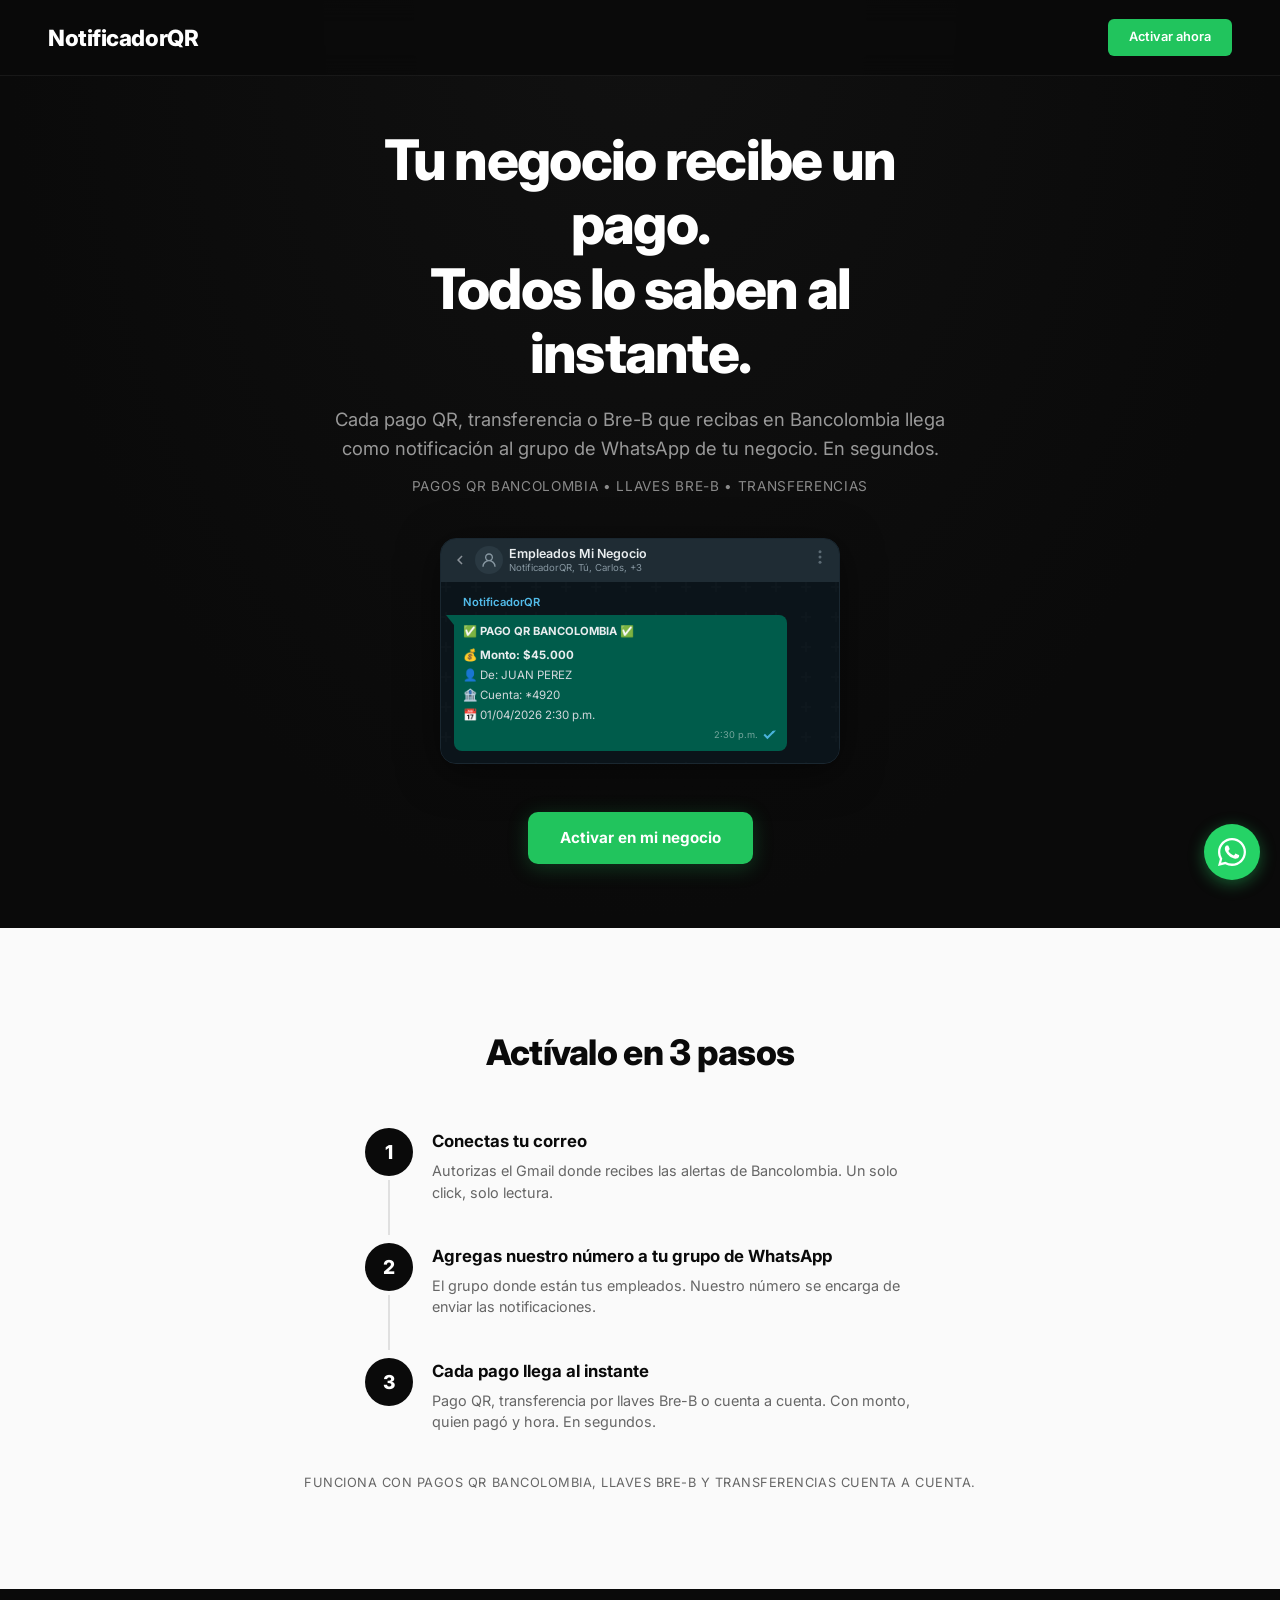
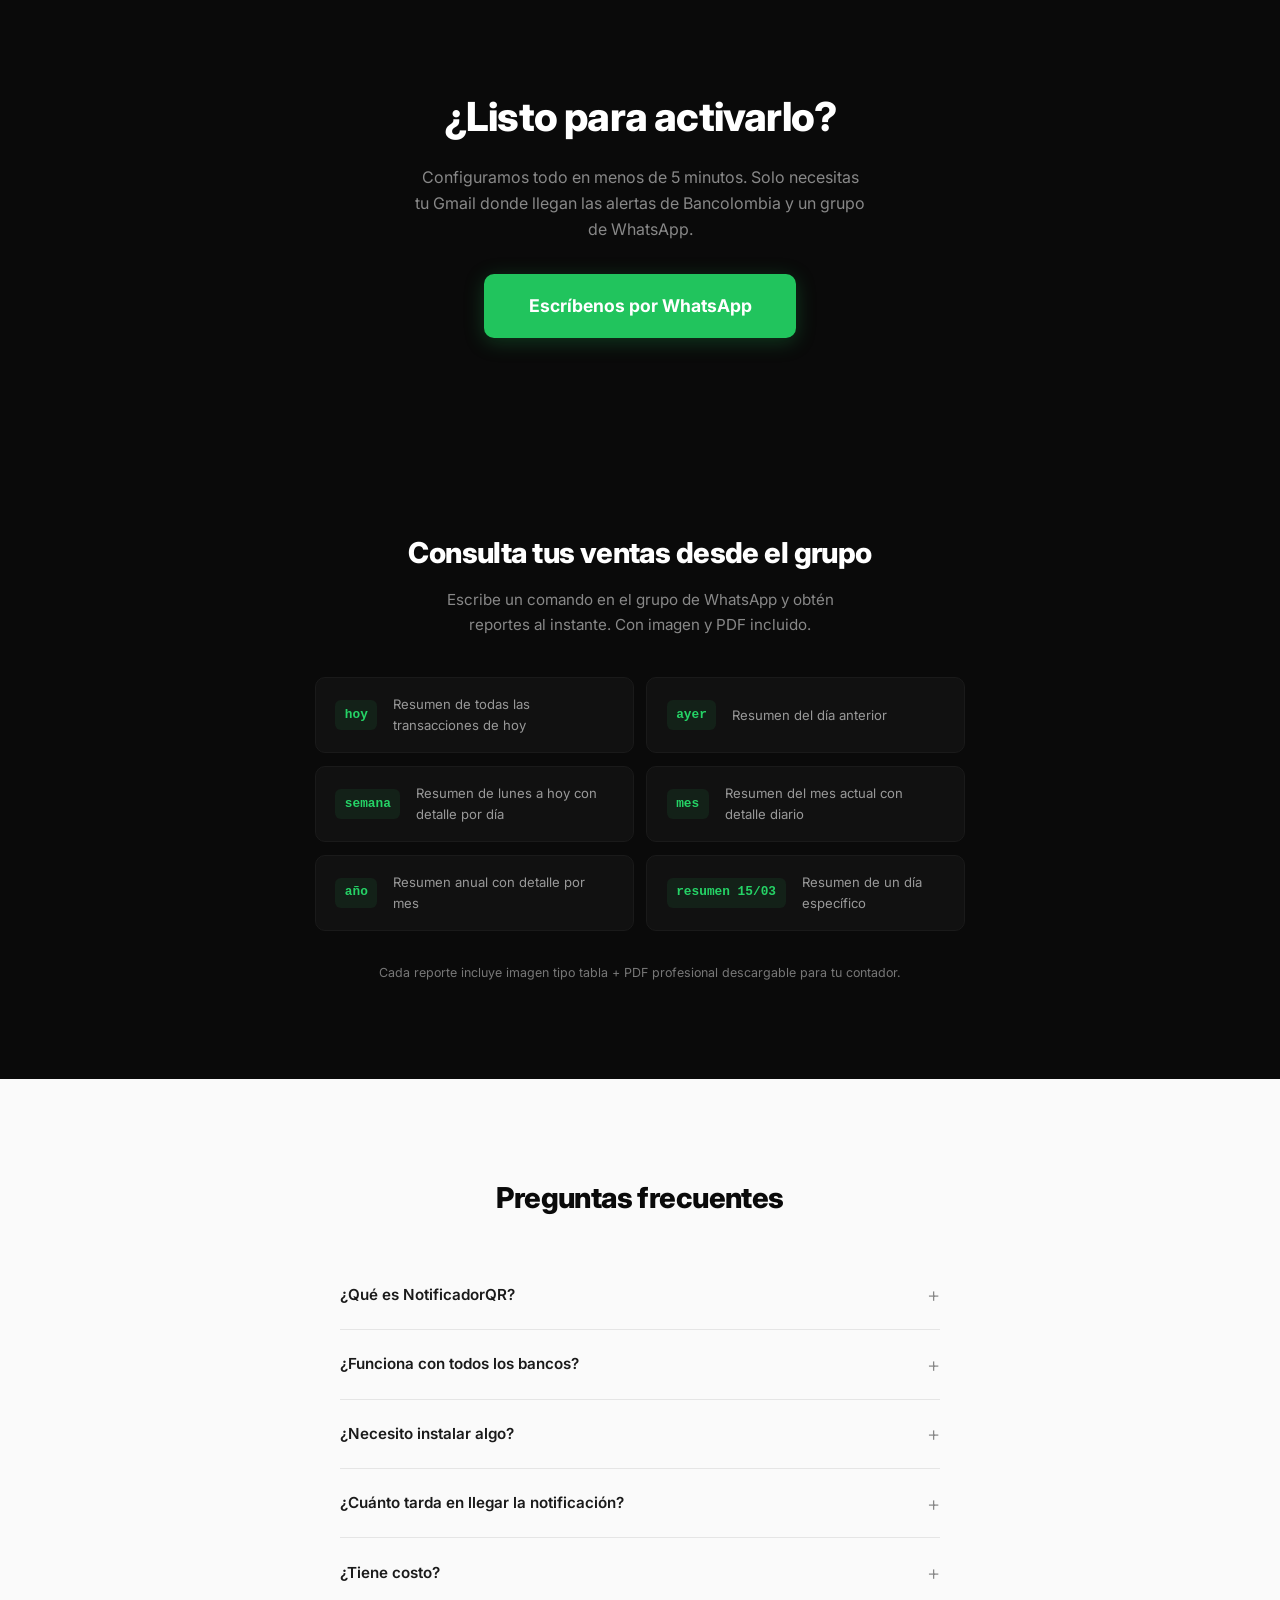
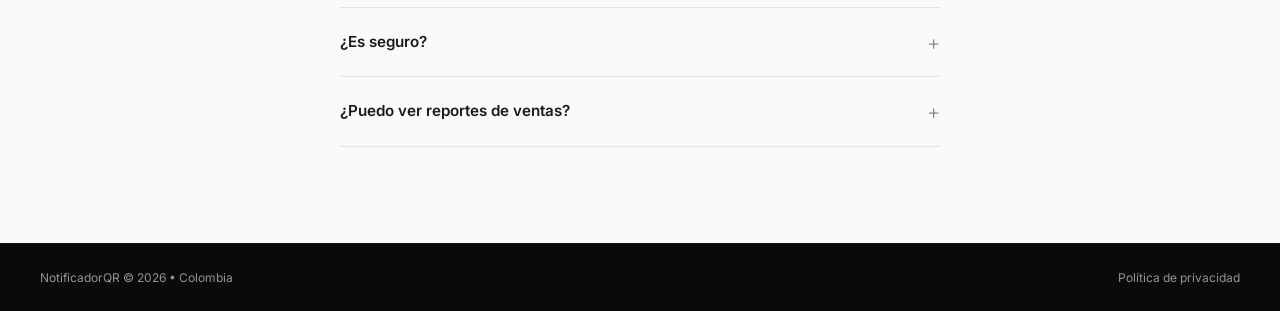
==== commit e2ee47c0: "SEO fixes: apple-touch-icon, color contrast WCAG AA, canonical, og dimensions, touch targets" ====
--- a/index.html
+++ b/index.html
@@ -17,7 +17,10 @@
     <meta property="og:type" content="website">
     <meta property="og:url" content="https://notificadorqr.com/">
     <meta property="og:image" content="https://notificadorqr.com/og-image.png">
+    <meta property="og:image:width" content="1200">
+    <meta property="og:image:height" content="630">
     <meta property="og:locale" content="es_CO">
+    <meta property="og:site_name" content="NotificadorQR">
 
     <!-- Twitter Card -->
     <meta name="twitter:card" content="summary_large_image">
--- a/style.css
+++ b/style.css
@@ -44,7 +44,7 @@
 .nav-btn {
     background: hsl(142, 71%, 45%);
     color: #fff;
-    padding: 0.35rem 1rem;
+    padding: 0.5rem 1rem;
     border-radius: 6px;
     text-decoration: none;
     font-weight: 600;
@@ -89,7 +89,7 @@
 
 .hero-compatible {
     font-size: 0.8rem;
-    color: #777;
+    color: #8a8a8a;
     margin-bottom: 2.5rem;
     letter-spacing: 0.05em;
     text-transform: uppercase;
@@ -492,7 +492,7 @@
 }
 
 footer p {
-    color: #666;
+    color: #949494;
     font-size: 0.75rem;
 }
 
@@ -505,7 +505,7 @@
 }
 
 footer a {
-    color: #666;
+    color: #949494;
     font-size: 0.75rem;
     text-decoration: none;
     transition: color 0.3s;
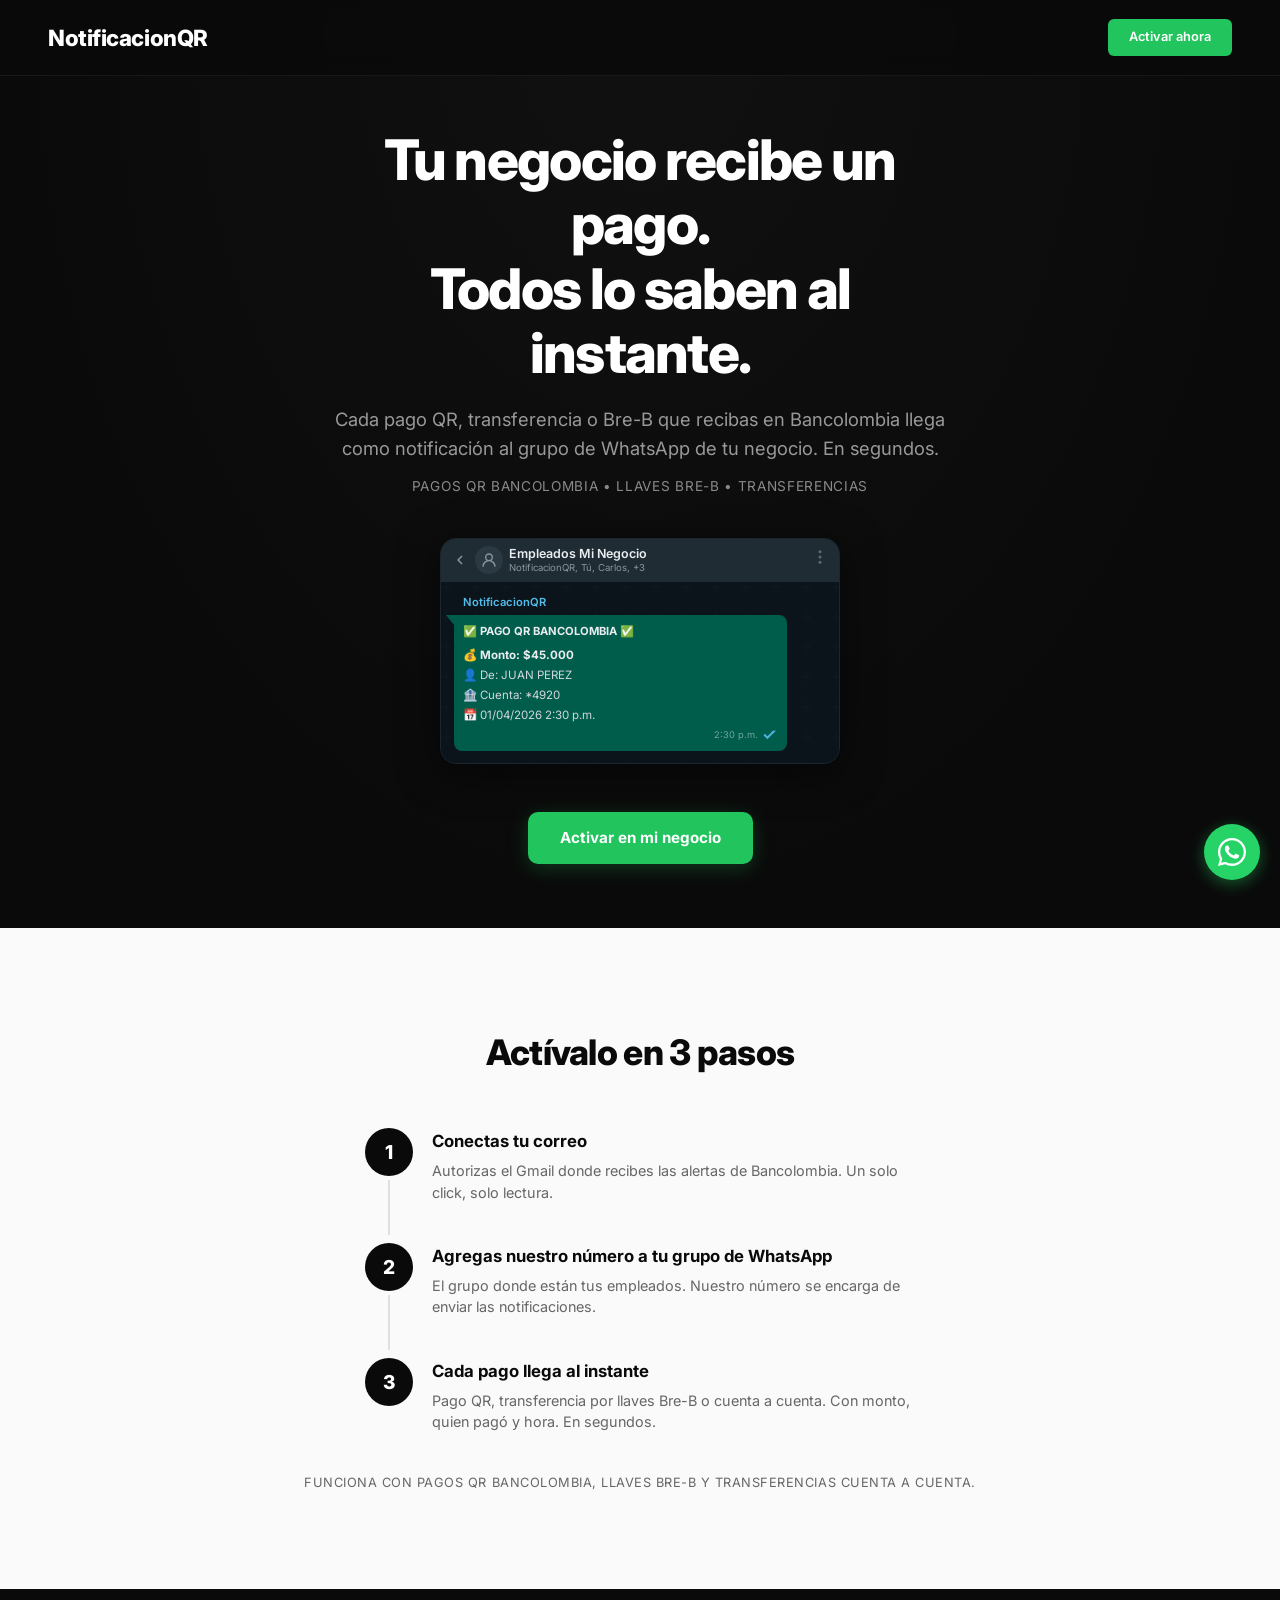
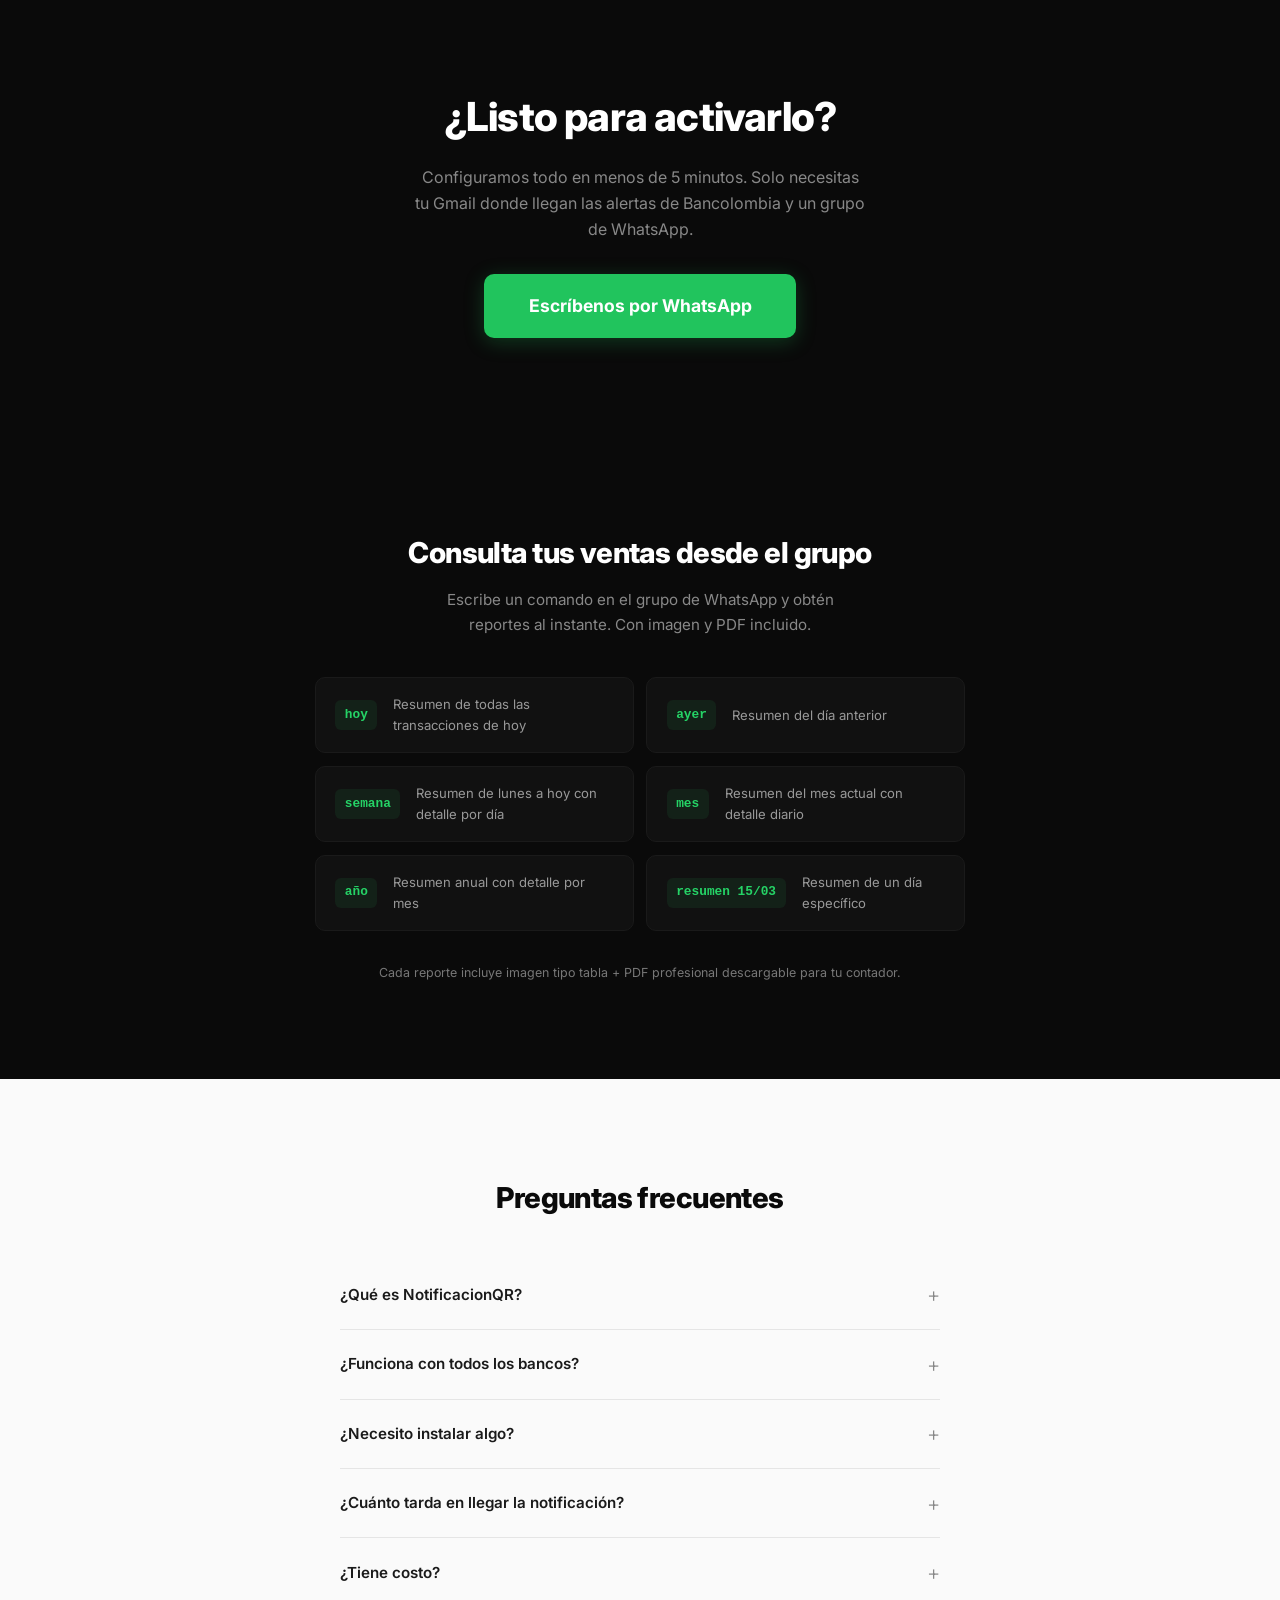
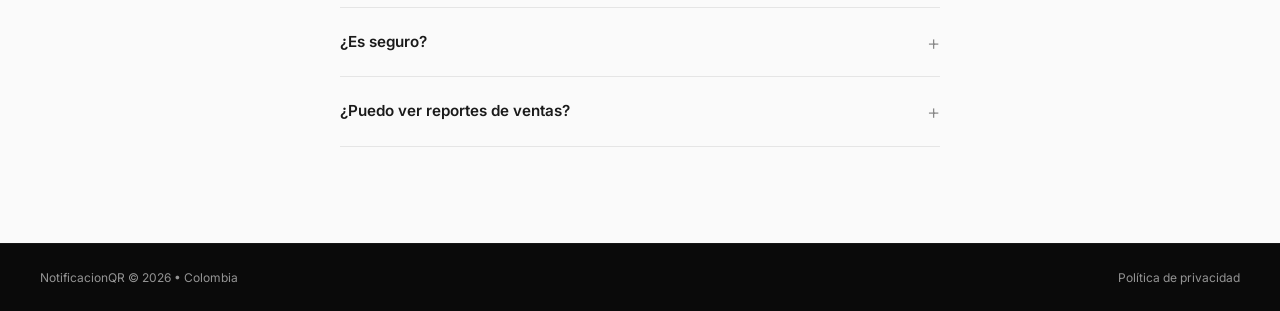
==== commit 655b37fe: "Rebrand to NotificacionQR (notificacionqr.com)" ====
--- a/index.html
+++ b/index.html
@@ -3,30 +3,30 @@
 <head>
     <meta charset="UTF-8">
     <meta name="viewport" content="width=device-width, initial-scale=1.0">
-    <title>NotificadorQR — Recibe alertas de pagos QR Bancolombia en WhatsApp al instante</title>
+    <title>NotificacionQR — Recibe alertas de pagos QR Bancolombia en WhatsApp al instante</title>
     <meta name="description" content="Notificador de pagos QR Bancolombia por WhatsApp. Alertas instantáneas de pagos QR, Bre-B y transferencias para tu negocio. Sin hardware, sin apps.">
-    <link rel="canonical" href="https://notificadorqr.com/">
+    <link rel="canonical" href="https://notificacionqr.com/">
     <meta name="theme-color" content="#0a0a0a">
     <meta name="geo.region" content="CO">
-    <link rel="alternate" hreflang="es-CO" href="https://notificadorqr.com/">
-    <link rel="alternate" hreflang="x-default" href="https://notificadorqr.com/">
+    <link rel="alternate" hreflang="es-CO" href="https://notificacionqr.com/">
+    <link rel="alternate" hreflang="x-default" href="https://notificacionqr.com/">
 
     <!-- Open Graph -->
-    <meta property="og:title" content="NotificadorQR — Alertas de pagos QR en WhatsApp">
+    <meta property="og:title" content="NotificacionQR — Alertas de pagos QR en WhatsApp">
     <meta property="og:description" content="Tus empleados saben al instante cuando llega un pago. Pagos QR, Bre-B y transferencias Bancolombia directo a WhatsApp.">
     <meta property="og:type" content="website">
-    <meta property="og:url" content="https://notificadorqr.com/">
-    <meta property="og:image" content="https://notificadorqr.com/og-image.png">
+    <meta property="og:url" content="https://notificacionqr.com/">
+    <meta property="og:image" content="https://notificacionqr.com/og-image.png">
     <meta property="og:image:width" content="1200">
     <meta property="og:image:height" content="630">
     <meta property="og:locale" content="es_CO">
-    <meta property="og:site_name" content="NotificadorQR">
+    <meta property="og:site_name" content="NotificacionQR">
 
     <!-- Twitter Card -->
     <meta name="twitter:card" content="summary_large_image">
-    <meta name="twitter:title" content="NotificadorQR — Alertas de pagos QR en WhatsApp">
+    <meta name="twitter:title" content="NotificacionQR — Alertas de pagos QR en WhatsApp">
     <meta name="twitter:description" content="Notificador de pagos QR Bancolombia por WhatsApp para negocios. Alertas instantáneas sin hardware.">
-    <meta name="twitter:image" content="https://notificadorqr.com/og-image.png">
+    <meta name="twitter:image" content="https://notificacionqr.com/og-image.png">
 
     <!-- Favicon -->
     <link rel="icon" type="image/svg+xml" href="/favicon.svg">
@@ -47,7 +47,7 @@
     <header>
         <nav>
             <div class="nav-inner">
-                <div class="logo">NotificadorQR</div>
+                <div class="logo">NotificacionQR</div>
                 <a href="#contacto" class="nav-btn">Activar ahora</a>
             </div>
         </nav>
@@ -71,7 +71,7 @@
                             </div>
                             <div class="mockup-header-info">
                                 <span class="mockup-name">Empleados Mi Negocio</span>
-                                <span class="mockup-members">NotificadorQR, Tú, Carlos, +3</span>
+                                <span class="mockup-members">NotificacionQR, Tú, Carlos, +3</span>
                             </div>
                         </div>
                         <div class="mockup-header-right">
@@ -79,7 +79,7 @@
                         </div>
                     </div>
                     <div class="mockup-chat">
-                        <div class="mockup-contact-name">NotificadorQR</div>
+                        <div class="mockup-contact-name">NotificacionQR</div>
                         <div class="mockup-bubble">
                             <div class="mockup-bubble-tail"></div>
                             <div class="mockup-title">✅ PAGO QR BANCOLOMBIA ✅</div>
@@ -134,7 +134,7 @@
         <section class="cta-section" id="contacto">
             <h2 class="fade-in">¿Listo para activarlo?</h2>
             <p class="fade-in">Configuramos todo en menos de 5 minutos. Solo necesitas tu Gmail donde llegan las alertas de Bancolombia y un grupo de WhatsApp.</p>
-            <a href="https://wa.me/573003060003?text=Hola%2C%20quiero%20activar%20NotificadorQR%20en%20mi%20negocio" class="btn-primary btn-large fade-in" target="_blank" rel="noopener noreferrer">Escríbenos por WhatsApp</a>
+            <a href="https://wa.me/573003060003?text=Hola%2C%20quiero%20activar%20NotificacionQR%20en%20mi%20negocio" class="btn-primary btn-large fade-in" target="_blank" rel="noopener noreferrer">Escríbenos por WhatsApp</a>
         </section>
 
         <!-- Comandos / Features -->
@@ -178,7 +178,7 @@
 
             <div class="faq-list">
                 <details class="faq-item fade-in">
-                    <summary>¿Qué es NotificadorQR?</summary>
+                    <summary>¿Qué es NotificacionQR?</summary>
                     <p>Es un servicio que envía una notificación al grupo de WhatsApp de tu negocio cada vez que recibes un pago QR, transferencia por llaves Bre-B o transferencia bancaria en tu cuenta Bancolombia. Tus empleados saben al instante que el pago llegó.</p>
                 </details>
                 <details class="faq-item fade-in">
@@ -215,7 +215,7 @@
         "@context": "https://schema.org",
         "@type": "FAQPage",
         "mainEntity": [
-            { "@type": "Question", "name": "¿Qué es NotificadorQR?", "acceptedAnswer": { "@type": "Answer", "text": "Es un servicio que envía una notificación al grupo de WhatsApp de tu negocio cada vez que recibes un pago QR, transferencia por llaves Bre-B o transferencia bancaria en tu cuenta Bancolombia." } },
+            { "@type": "Question", "name": "¿Qué es NotificacionQR?", "acceptedAnswer": { "@type": "Answer", "text": "Es un servicio que envía una notificación al grupo de WhatsApp de tu negocio cada vez que recibes un pago QR, transferencia por llaves Bre-B o transferencia bancaria en tu cuenta Bancolombia." } },
             { "@type": "Question", "name": "¿Funciona con todos los bancos?", "acceptedAnswer": { "@type": "Answer", "text": "Por ahora funciona con Bancolombia: pagos QR, transferencias por llaves Bre-B y transferencias cuenta a cuenta." } },
             { "@type": "Question", "name": "¿Necesito instalar algo?", "acceptedAnswer": { "@type": "Answer", "text": "No. Solo necesitas WhatsApp y autorizar tu correo de Gmail donde llegan las alertas de Bancolombia. No hay apps que instalar ni dispositivos que comprar." } },
             { "@type": "Question", "name": "¿Cuánto tarda en llegar la notificación?", "acceptedAnswer": { "@type": "Answer", "text": "Menos de 10 segundos desde que el cliente paga." } },
@@ -231,7 +231,7 @@
     {
         "@context": "https://schema.org",
         "@type": "SoftwareApplication",
-        "name": "NotificadorQR",
+        "name": "NotificacionQR",
         "description": "Notificador de pagos QR Bancolombia por WhatsApp para negocios en Colombia",
         "applicationCategory": "BusinessApplication",
         "operatingSystem": "WhatsApp",
@@ -242,8 +242,8 @@
         },
         "author": {
             "@type": "Organization",
-            "name": "NotificadorQR",
-            "url": "https://notificadorqr.com"
+            "name": "NotificacionQR",
+            "url": "https://notificacionqr.com"
         }
     }
     </script>
@@ -251,13 +251,13 @@
     <!-- Footer -->
     <footer>
         <div class="footer-inner">
-            <p>NotificadorQR &copy; 2026 &bull; Colombia</p>
+            <p>NotificacionQR &copy; 2026 &bull; Colombia</p>
             <a href="/privacidad.html">Política de privacidad</a>
         </div>
     </footer>
 
     <!-- WhatsApp floating button -->
-    <a href="https://wa.me/573003060003?text=Hola%2C%20quiero%20activar%20NotificadorQR%20en%20mi%20negocio" class="whatsapp-float" target="_blank" rel="noopener noreferrer" aria-label="Contactar por WhatsApp">
+    <a href="https://wa.me/573003060003?text=Hola%2C%20quiero%20activar%20NotificacionQR%20en%20mi%20negocio" class="whatsapp-float" target="_blank" rel="noopener noreferrer" aria-label="Contactar por WhatsApp">
         <svg viewBox="0 0 32 32" width="28" height="28" fill="#fff" aria-hidden="true"><path d="M16.004 0C7.165 0 .002 7.159.002 15.995c0 2.817.736 5.567 2.137 7.998L.014 32l8.207-2.108a15.94 15.94 0 007.783 1.986C24.843 31.878 32 24.719 32 15.883 32 7.159 24.843 0 16.004 0zm0 29.285a13.3 13.3 0 01-6.988-1.975l-.502-.296-4.867 1.25 1.296-4.727-.326-.518A13.22 13.22 0 012.6 15.995c0-7.387 6.017-13.4 13.404-13.4 7.387 0 13.404 6.013 13.404 13.4 0 7.387-6.017 13.29-13.404 13.29zm7.347-10.032c-.402-.2-2.38-1.174-2.75-1.308-.37-.134-.638-.2-.907.2-.268.402-1.04 1.308-1.276 1.576-.235.268-.47.302-.872.1-.402-.2-1.698-.625-3.233-1.993-1.195-1.065-2.002-2.38-2.237-2.782-.235-.402-.025-.62.177-.82.181-.18.402-.468.603-.703.2-.235.268-.402.402-.67.134-.268.067-.502-.034-.703-.1-.2-.907-2.184-1.242-2.99-.326-.785-.658-.678-.907-.69-.235-.012-.502-.015-.77-.015s-.703.1-1.072.502c-.37.402-1.41 1.376-1.41 3.358s1.444 3.895 1.645 4.163c.2.268 2.84 4.335 6.882 6.079.96.415 1.712.663 2.296.849.965.307 1.843.263 2.537.16.774-.116 2.38-.973 2.716-1.912.335-.94.335-1.745.235-1.912-.1-.168-.37-.268-.77-.47z"/></svg>
     </a>
 
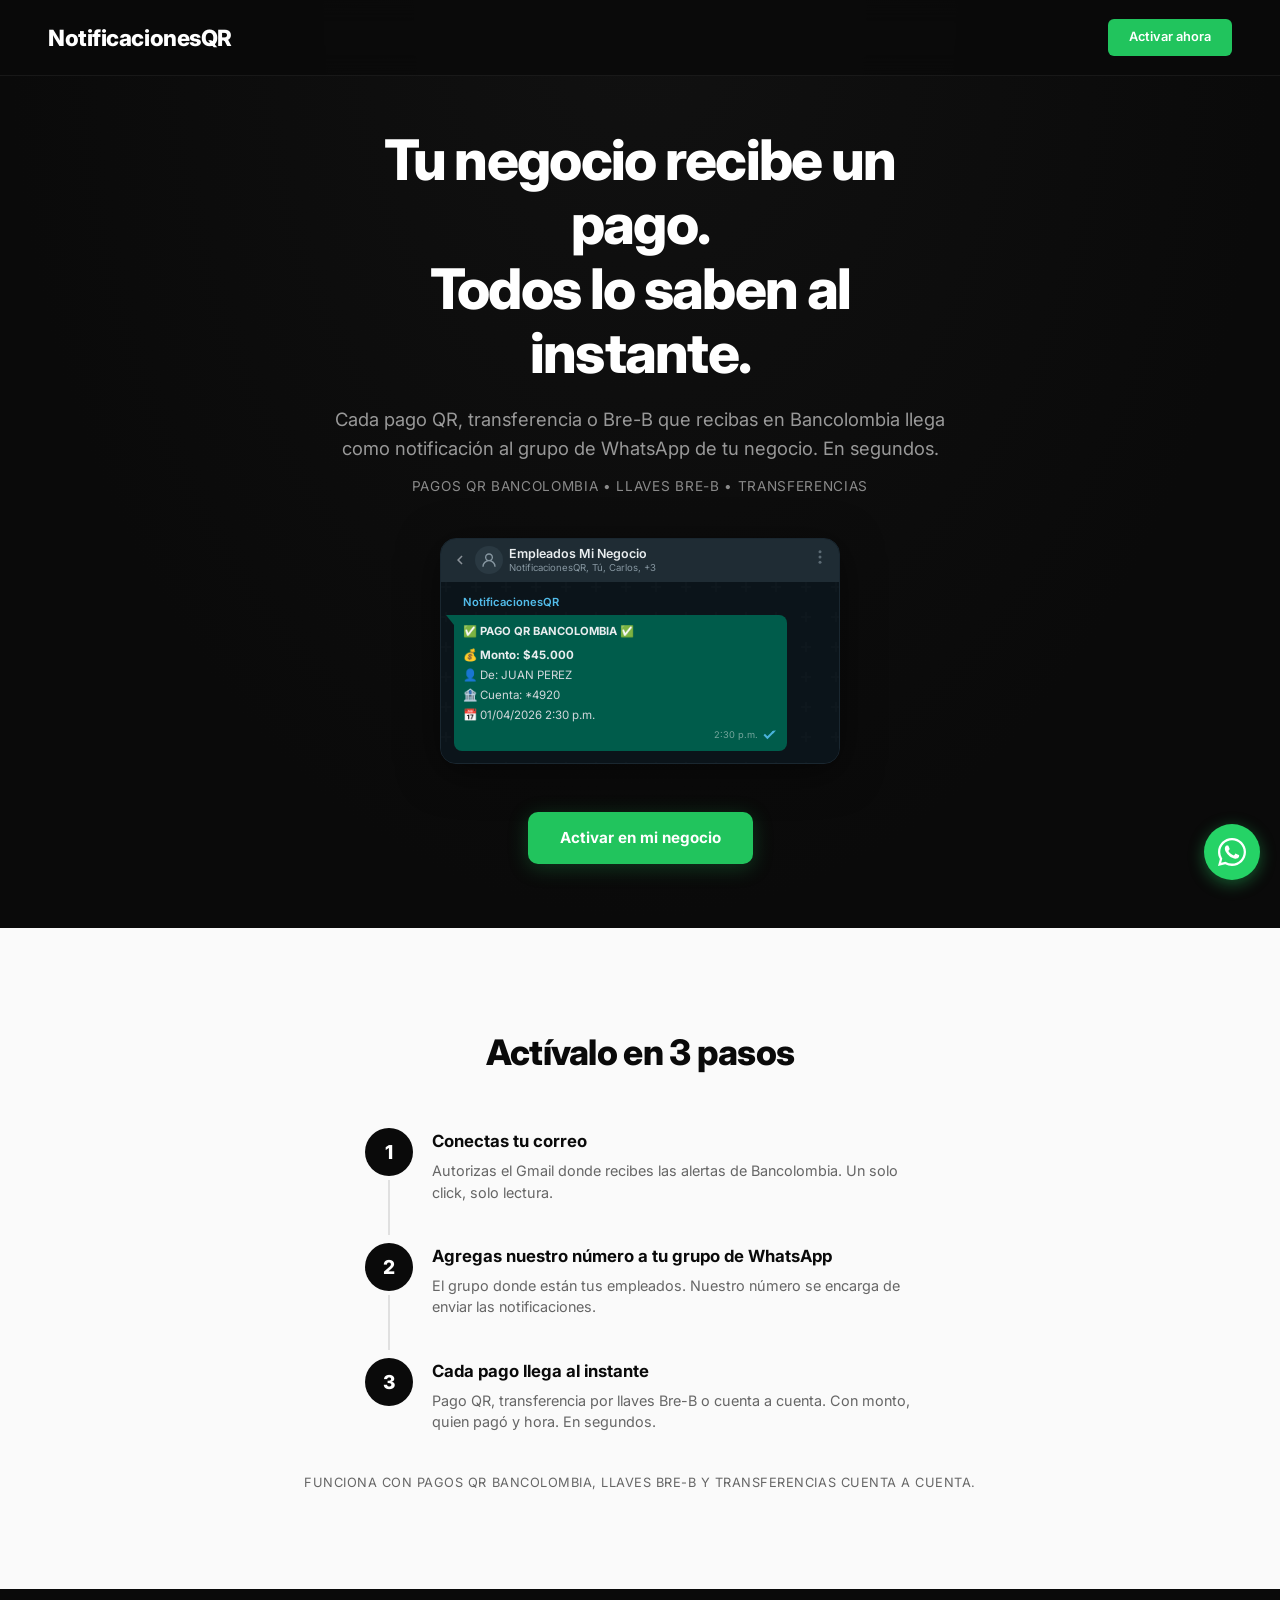
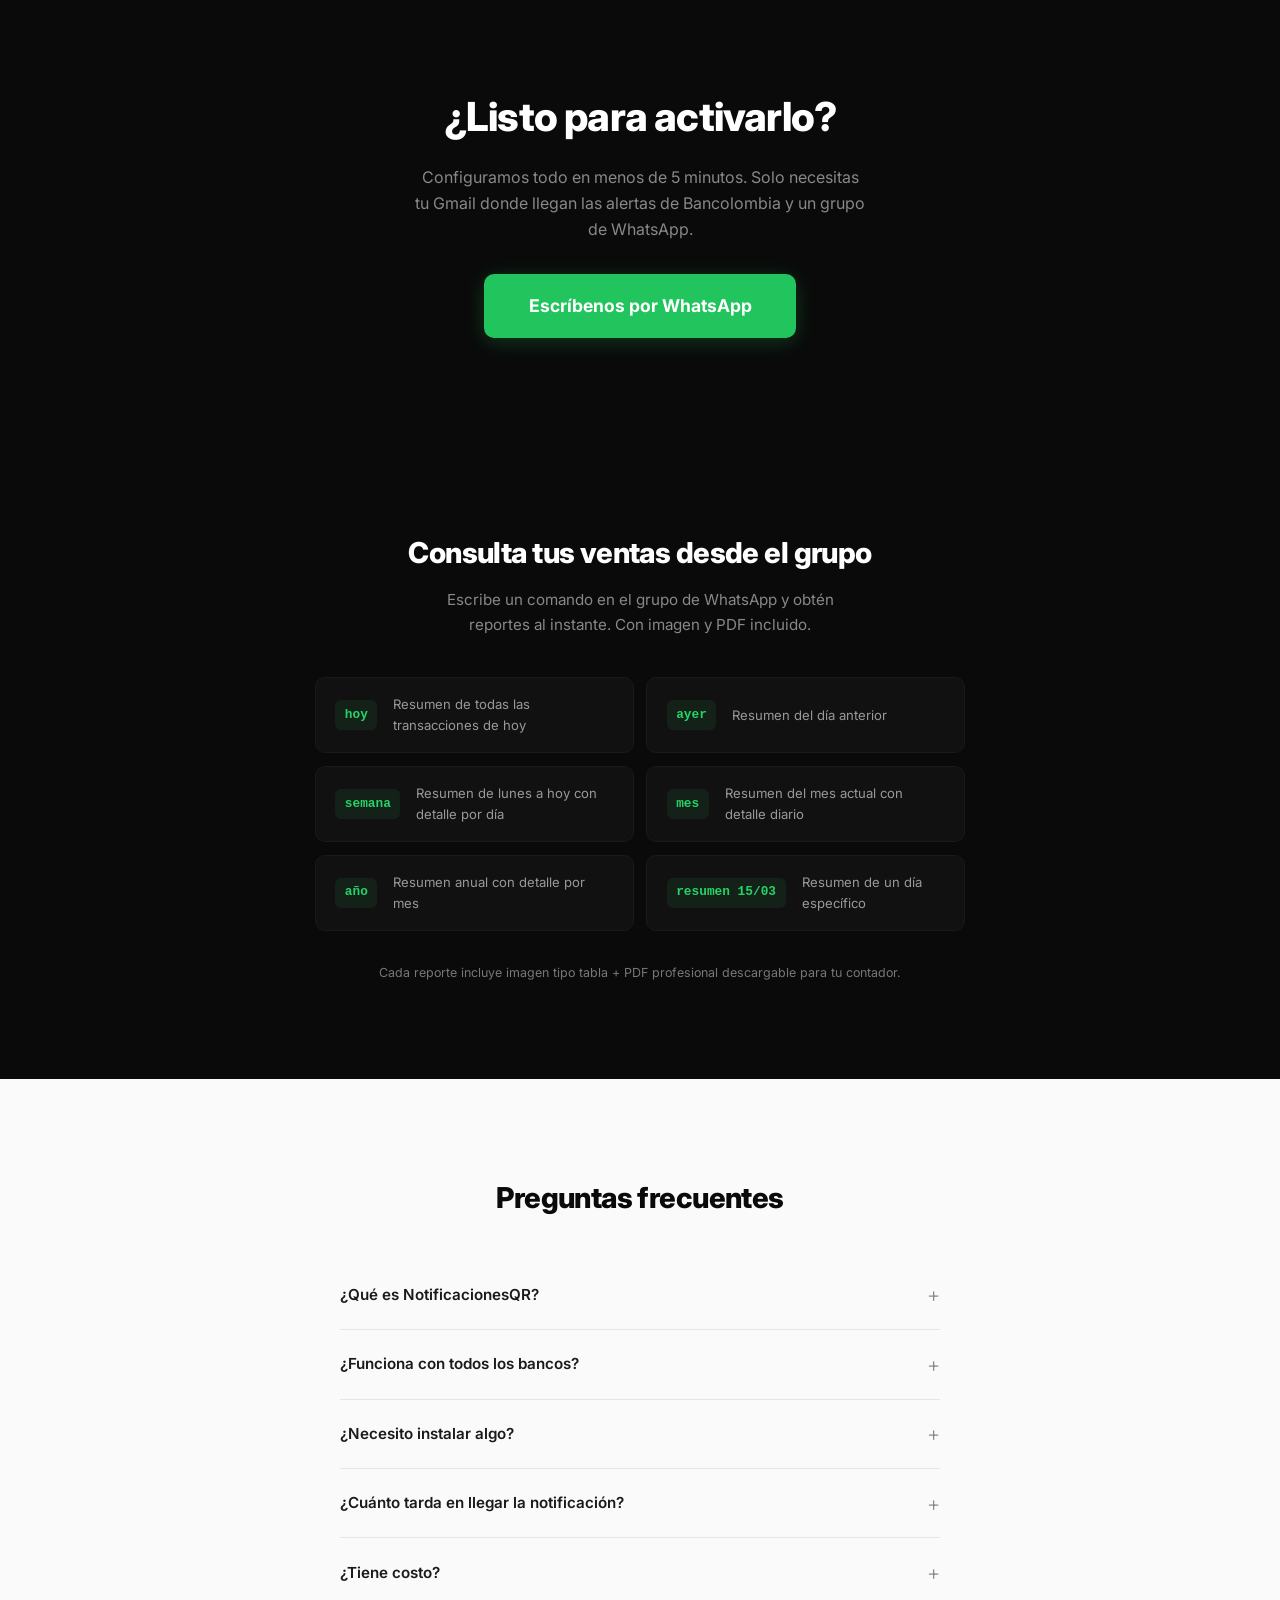
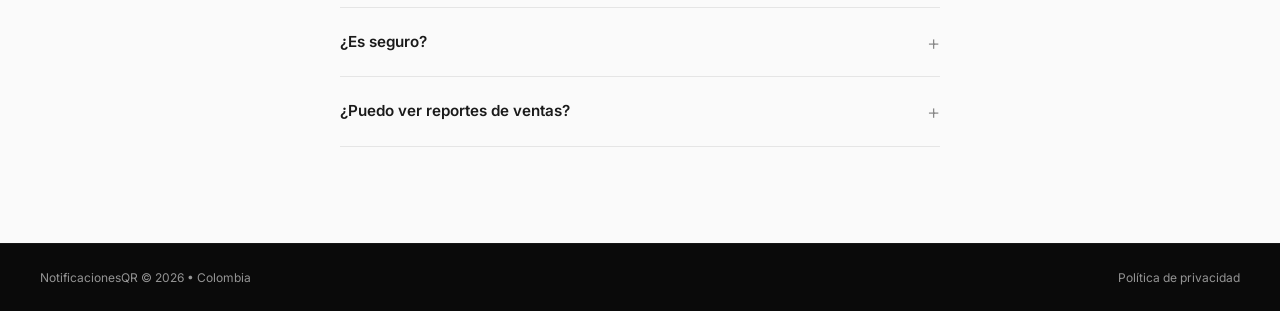
==== commit 3df990ae: "Rebrand to NotificacionesQR (notificacionesqr.com)" ====
--- a/index.html
+++ b/index.html
@@ -3,30 +3,30 @@
 <head>
     <meta charset="UTF-8">
     <meta name="viewport" content="width=device-width, initial-scale=1.0">
-    <title>NotificacionQR — Recibe alertas de pagos QR Bancolombia en WhatsApp al instante</title>
+    <title>NotificacionesQR — Recibe alertas de pagos QR Bancolombia en WhatsApp al instante</title>
     <meta name="description" content="Notificador de pagos QR Bancolombia por WhatsApp. Alertas instantáneas de pagos QR, Bre-B y transferencias para tu negocio. Sin hardware, sin apps.">
-    <link rel="canonical" href="https://notificacionqr.com/">
+    <link rel="canonical" href="https://notificacionesqr.com/">
     <meta name="theme-color" content="#0a0a0a">
     <meta name="geo.region" content="CO">
-    <link rel="alternate" hreflang="es-CO" href="https://notificacionqr.com/">
-    <link rel="alternate" hreflang="x-default" href="https://notificacionqr.com/">
+    <link rel="alternate" hreflang="es-CO" href="https://notificacionesqr.com/">
+    <link rel="alternate" hreflang="x-default" href="https://notificacionesqr.com/">
 
     <!-- Open Graph -->
-    <meta property="og:title" content="NotificacionQR — Alertas de pagos QR en WhatsApp">
+    <meta property="og:title" content="NotificacionesQR — Alertas de pagos QR en WhatsApp">
     <meta property="og:description" content="Tus empleados saben al instante cuando llega un pago. Pagos QR, Bre-B y transferencias Bancolombia directo a WhatsApp.">
     <meta property="og:type" content="website">
-    <meta property="og:url" content="https://notificacionqr.com/">
-    <meta property="og:image" content="https://notificacionqr.com/og-image.png">
+    <meta property="og:url" content="https://notificacionesqr.com/">
+    <meta property="og:image" content="https://notificacionesqr.com/og-image.png">
     <meta property="og:image:width" content="1200">
     <meta property="og:image:height" content="630">
     <meta property="og:locale" content="es_CO">
-    <meta property="og:site_name" content="NotificacionQR">
+    <meta property="og:site_name" content="NotificacionesQR">
 
     <!-- Twitter Card -->
     <meta name="twitter:card" content="summary_large_image">
-    <meta name="twitter:title" content="NotificacionQR — Alertas de pagos QR en WhatsApp">
+    <meta name="twitter:title" content="NotificacionesQR — Alertas de pagos QR en WhatsApp">
     <meta name="twitter:description" content="Notificador de pagos QR Bancolombia por WhatsApp para negocios. Alertas instantáneas sin hardware.">
-    <meta name="twitter:image" content="https://notificacionqr.com/og-image.png">
+    <meta name="twitter:image" content="https://notificacionesqr.com/og-image.png">
 
     <!-- Favicon -->
     <link rel="icon" type="image/svg+xml" href="/favicon.svg">
@@ -47,7 +47,7 @@
     <header>
         <nav>
             <div class="nav-inner">
-                <div class="logo">NotificacionQR</div>
+                <div class="logo">NotificacionesQR</div>
                 <a href="#contacto" class="nav-btn">Activar ahora</a>
             </div>
         </nav>
@@ -71,7 +71,7 @@
                             </div>
                             <div class="mockup-header-info">
                                 <span class="mockup-name">Empleados Mi Negocio</span>
-                                <span class="mockup-members">NotificacionQR, Tú, Carlos, +3</span>
+                                <span class="mockup-members">NotificacionesQR, Tú, Carlos, +3</span>
                             </div>
                         </div>
                         <div class="mockup-header-right">
@@ -79,7 +79,7 @@
                         </div>
                     </div>
                     <div class="mockup-chat">
-                        <div class="mockup-contact-name">NotificacionQR</div>
+                        <div class="mockup-contact-name">NotificacionesQR</div>
                         <div class="mockup-bubble">
                             <div class="mockup-bubble-tail"></div>
                             <div class="mockup-title">✅ PAGO QR BANCOLOMBIA ✅</div>
@@ -134,7 +134,7 @@
         <section class="cta-section" id="contacto">
             <h2 class="fade-in">¿Listo para activarlo?</h2>
             <p class="fade-in">Configuramos todo en menos de 5 minutos. Solo necesitas tu Gmail donde llegan las alertas de Bancolombia y un grupo de WhatsApp.</p>
-            <a href="https://wa.me/573003060003?text=Hola%2C%20quiero%20activar%20NotificacionQR%20en%20mi%20negocio" class="btn-primary btn-large fade-in" target="_blank" rel="noopener noreferrer">Escríbenos por WhatsApp</a>
+            <a href="https://wa.me/573003060003?text=Hola%2C%20quiero%20activar%20NotificacionesQR%20en%20mi%20negocio" class="btn-primary btn-large fade-in" target="_blank" rel="noopener noreferrer">Escríbenos por WhatsApp</a>
         </section>
 
         <!-- Comandos / Features -->
@@ -178,7 +178,7 @@
 
             <div class="faq-list">
                 <details class="faq-item fade-in">
-                    <summary>¿Qué es NotificacionQR?</summary>
+                    <summary>¿Qué es NotificacionesQR?</summary>
                     <p>Es un servicio que envía una notificación al grupo de WhatsApp de tu negocio cada vez que recibes un pago QR, transferencia por llaves Bre-B o transferencia bancaria en tu cuenta Bancolombia. Tus empleados saben al instante que el pago llegó.</p>
                 </details>
                 <details class="faq-item fade-in">
@@ -215,7 +215,7 @@
         "@context": "https://schema.org",
         "@type": "FAQPage",
         "mainEntity": [
-            { "@type": "Question", "name": "¿Qué es NotificacionQR?", "acceptedAnswer": { "@type": "Answer", "text": "Es un servicio que envía una notificación al grupo de WhatsApp de tu negocio cada vez que recibes un pago QR, transferencia por llaves Bre-B o transferencia bancaria en tu cuenta Bancolombia." } },
+            { "@type": "Question", "name": "¿Qué es NotificacionesQR?", "acceptedAnswer": { "@type": "Answer", "text": "Es un servicio que envía una notificación al grupo de WhatsApp de tu negocio cada vez que recibes un pago QR, transferencia por llaves Bre-B o transferencia bancaria en tu cuenta Bancolombia." } },
             { "@type": "Question", "name": "¿Funciona con todos los bancos?", "acceptedAnswer": { "@type": "Answer", "text": "Por ahora funciona con Bancolombia: pagos QR, transferencias por llaves Bre-B y transferencias cuenta a cuenta." } },
             { "@type": "Question", "name": "¿Necesito instalar algo?", "acceptedAnswer": { "@type": "Answer", "text": "No. Solo necesitas WhatsApp y autorizar tu correo de Gmail donde llegan las alertas de Bancolombia. No hay apps que instalar ni dispositivos que comprar." } },
             { "@type": "Question", "name": "¿Cuánto tarda en llegar la notificación?", "acceptedAnswer": { "@type": "Answer", "text": "Menos de 10 segundos desde que el cliente paga." } },
@@ -231,7 +231,7 @@
     {
         "@context": "https://schema.org",
         "@type": "SoftwareApplication",
-        "name": "NotificacionQR",
+        "name": "NotificacionesQR",
         "description": "Notificador de pagos QR Bancolombia por WhatsApp para negocios en Colombia",
         "applicationCategory": "BusinessApplication",
         "operatingSystem": "WhatsApp",
@@ -242,8 +242,8 @@
         },
         "author": {
             "@type": "Organization",
-            "name": "NotificacionQR",
-            "url": "https://notificacionqr.com"
+            "name": "NotificacionesQR",
+            "url": "https://notificacionesqr.com"
         }
     }
     </script>
@@ -251,13 +251,13 @@
     <!-- Footer -->
     <footer>
         <div class="footer-inner">
-            <p>NotificacionQR &copy; 2026 &bull; Colombia</p>
+            <p>NotificacionesQR &copy; 2026 &bull; Colombia</p>
             <a href="/privacidad.html">Política de privacidad</a>
         </div>
     </footer>
 
     <!-- WhatsApp floating button -->
-    <a href="https://wa.me/573003060003?text=Hola%2C%20quiero%20activar%20NotificacionQR%20en%20mi%20negocio" class="whatsapp-float" target="_blank" rel="noopener noreferrer" aria-label="Contactar por WhatsApp">
+    <a href="https://wa.me/573003060003?text=Hola%2C%20quiero%20activar%20NotificacionesQR%20en%20mi%20negocio" class="whatsapp-float" target="_blank" rel="noopener noreferrer" aria-label="Contactar por WhatsApp">
         <svg viewBox="0 0 32 32" width="28" height="28" fill="#fff" aria-hidden="true"><path d="M16.004 0C7.165 0 .002 7.159.002 15.995c0 2.817.736 5.567 2.137 7.998L.014 32l8.207-2.108a15.94 15.94 0 007.783 1.986C24.843 31.878 32 24.719 32 15.883 32 7.159 24.843 0 16.004 0zm0 29.285a13.3 13.3 0 01-6.988-1.975l-.502-.296-4.867 1.25 1.296-4.727-.326-.518A13.22 13.22 0 012.6 15.995c0-7.387 6.017-13.4 13.404-13.4 7.387 0 13.404 6.013 13.404 13.4 0 7.387-6.017 13.29-13.404 13.29zm7.347-10.032c-.402-.2-2.38-1.174-2.75-1.308-.37-.134-.638-.2-.907.2-.268.402-1.04 1.308-1.276 1.576-.235.268-.47.302-.872.1-.402-.2-1.698-.625-3.233-1.993-1.195-1.065-2.002-2.38-2.237-2.782-.235-.402-.025-.62.177-.82.181-.18.402-.468.603-.703.2-.235.268-.402.402-.67.134-.268.067-.502-.034-.703-.1-.2-.907-2.184-1.242-2.99-.326-.785-.658-.678-.907-.69-.235-.012-.502-.015-.77-.015s-.703.1-1.072.502c-.37.402-1.41 1.376-1.41 3.358s1.444 3.895 1.645 4.163c.2.268 2.84 4.335 6.882 6.079.96.415 1.712.663 2.296.849.965.307 1.843.263 2.537.16.774-.116 2.38-.973 2.716-1.912.335-.94.335-1.745.235-1.912-.1-.168-.37-.268-.77-.47z"/></svg>
     </a>
 
